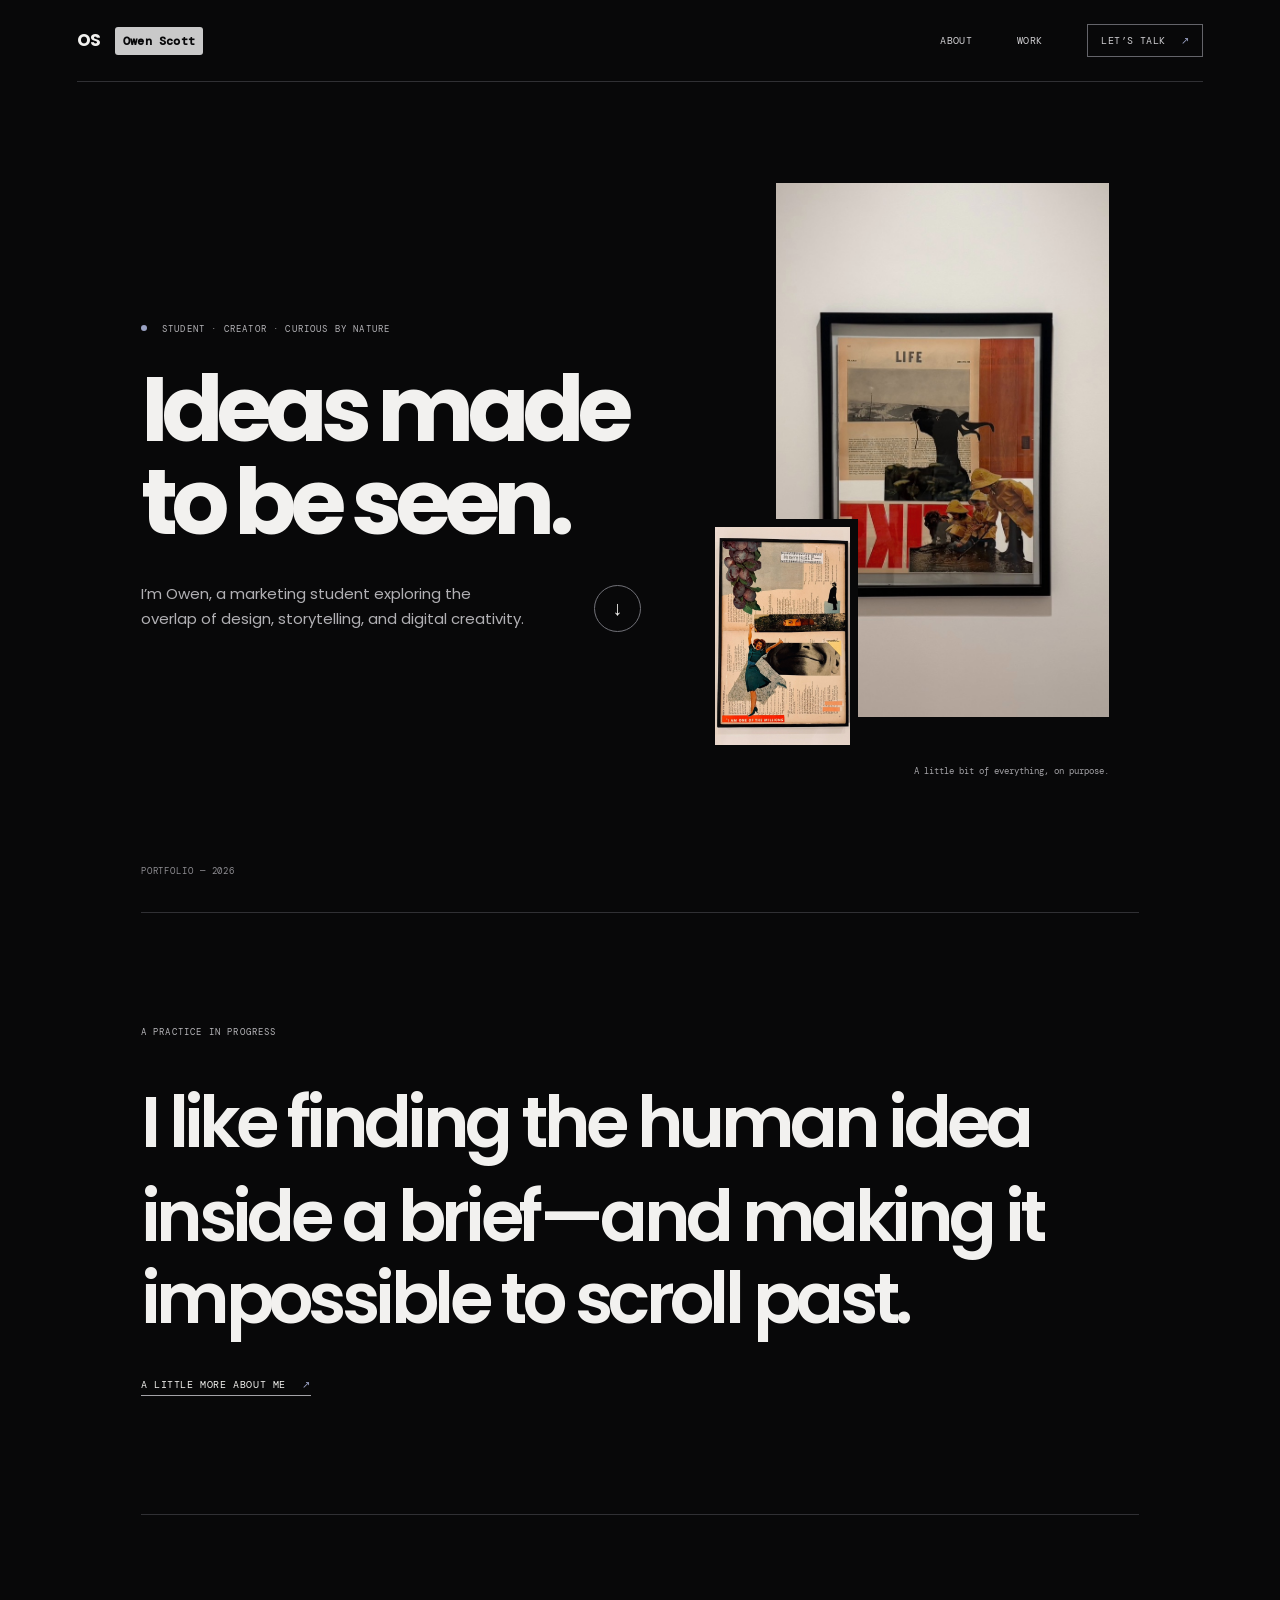
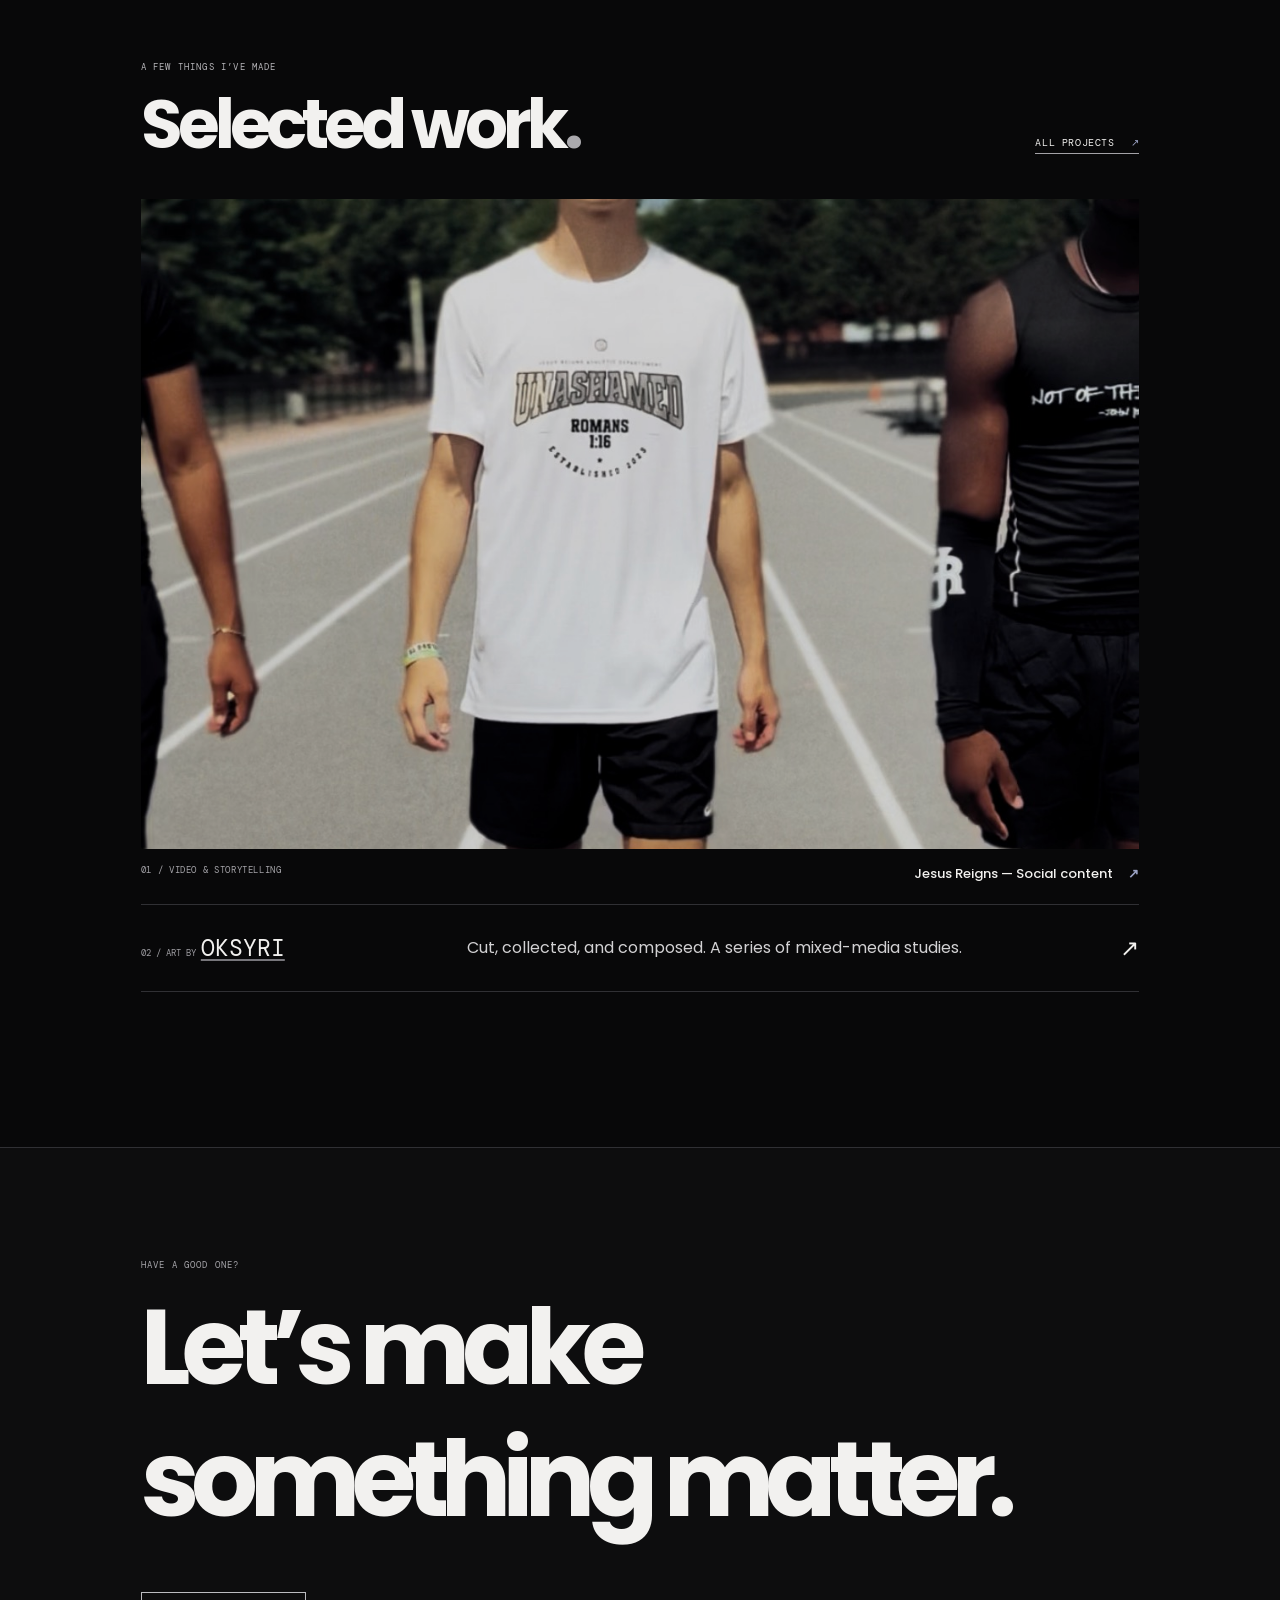
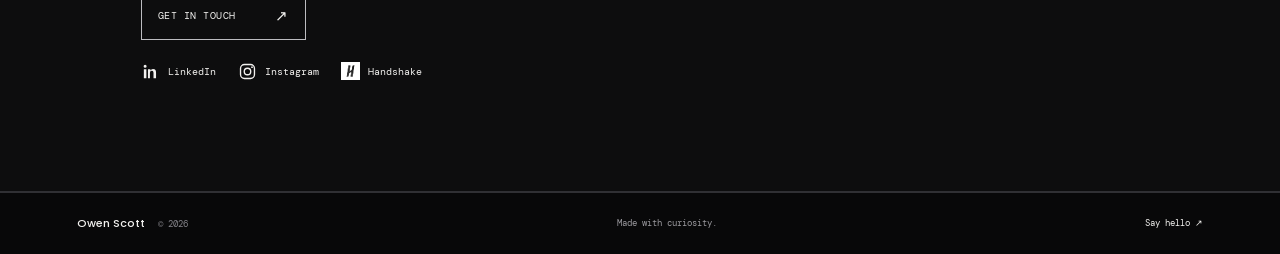
==== index.html @ 70885cbc "Soften active navigation rectangles" ====
<!DOCTYPE html>
<html lang="en">
<head>
    <meta charset="UTF-8">
    <meta name="viewport" content="width=device-width, initial-scale=1.0">
    <meta name="description" content="Owen Scott is a marketing student and creative exploring design, advertising, and digital experiences.">
    <meta name="theme-color" content="#080809">
    <title>Owen Scott — Marketing & Creative</title>
    <link rel="stylesheet" href="style.css?v=nav-active-box-2">
</head>
<body>
    <header class="site-header">
        <nav class="nav-wrap" aria-label="Main navigation">
            <a href="index.html" class="logo" aria-label="Owen Scott home">OS</a>
            <a class="wordmark" href="index.html" aria-current="page">Owen Scott</a>
            <div class="nav-links">
                <a href="about.html">About</a>
                <a href="projects.html">Work</a>
                <a href="contact.html" class="nav-contact">Let’s talk <span aria-hidden="true">↗</span></a>
            </div>
        </nav>
    </header>

    <main>
        <section class="hero home-hero">
            <div class="hero-copy">
                <p class="eyebrow"><span class="status-dot"></span> Student · Creator · Curious by nature</p>
                <h1>Ideas made<br><span>to be seen.</span></h1>
                <div class="hero-bottom">
                    <p>I’m Owen, a marketing student exploring the overlap of design, storytelling, and digital creativity.</p>
                    <a href="projects.html" class="round-link" aria-label="Explore selected work">↓</a>
                </div>
            </div>
            <div class="hero-art" aria-label="A selection of Owen's collage artwork">
                <img class="hero-art-main" src="images/IMG_6422(1).jpeg" alt="Life Like, a colorful mixed-media collage">
                <img class="hero-art-small" src="images/IMG_6421(1).jpeg" alt="Detail from I Am One of the Millions collage">
                <span class="image-caption">A little bit of everything, on purpose.</span>
            </div>
            <div class="hero-index">PORTFOLIO — 2026</div>
        </section>

        <section class="intro-band">
            <p class="eyebrow">A practice in progress</p>
            <p class="intro-statement">I like finding the <em>human idea</em> inside a brief—and making it impossible to scroll past.</p>
            <a href="about.html" class="text-link">A little more about me <span>↗</span></a>
        </section>

        <section class="selected-work section-pad">
            <div class="section-heading">
                <div><p class="eyebrow">A few things I’ve made</p><h2>Selected work<span class="accent">.</span></h2></div>
                <a href="projects.html" class="text-link">All projects <span>↗</span></a>
            </div>
            <a href="projects.html#jesus-reigns" class="feature-project">
                <div class="feature-image"><img src="images/jesus-reigns-1.jpg" alt="Still from a Jesus Reigns social media video"></div>
                <div class="feature-meta"><span>01 / VIDEO & STORYTELLING</span><span>Jesus Reigns — Social content <b>↗</b></span></div>
            </a>
            <div class="work-note"><span>02 / ART BY <a class="social-name" href="https://www.instagram.com/oksyri/" target="_blank" rel="noopener noreferrer">OKSYRI</a></span><p>Cut, collected, and composed. A series of mixed-media studies.</p><a href="projects.html" aria-label="View art by Oksyri">↗</a></div>
        </section>

        <section class="contact-banner">
            <p class="eyebrow">Have a good one?</p>
            <h2>Let’s make<br>something <em>matter.</em></h2>
            <a href="contact.html" class="button button-light">Get in touch <span>↗</span></a>
            <div class="social-links" aria-label="Find me on social media">
                <a href="https://www.linkedin.com/in/owen-scott-19815a441/" target="_blank" rel="noopener noreferrer" aria-label="Owen Scott on LinkedIn"><svg viewBox="0 0 24 24" aria-hidden="true"><path d="M5.2 3.5a1.9 1.9 0 1 1 0 3.8 1.9 1.9 0 0 1 0-3.8ZM3.6 9h3.2v11.4H3.6V9Zm5.2 0h3.1v1.6h.1a3.4 3.4 0 0 1 3.1-1.9c3.3 0 3.9 2.1 3.9 4.8v6.9h-3.2v-6.1c0-1.5 0-3.4-2.1-3.4s-2.4 1.6-2.4 3.3v6.2H8.8V9Z"/></svg><span>LinkedIn</span></a>
                <a href="https://www.instagram.com/oksyri/" target="_blank" rel="noopener noreferrer" aria-label="Owen Scott on Instagram"><svg viewBox="0 0 24 24" aria-hidden="true"><rect x="3.2" y="3.2" width="17.6" height="17.6" rx="5"/><circle cx="12" cy="12" r="4.1"/><circle class="icon-fill" cx="17.7" cy="6.6" r="1.1"/></svg><span>Instagram</span></a><a href="https://app.joinhandshake.com/profiles/w9jh7y" target="_blank" rel="noopener noreferrer" aria-label="Owen Scott on Handshake"><img class="handshake-icon" src="images/handshake-icon.png" alt="" aria-hidden="true"><span>Handshake</span></a>
            </div>
        </section>
    </main>

    <footer class="site-footer"><a href="index.html">Owen Scott <span>© 2026</span></a><span>Made with curiosity.</span><a href="contact.html">Say hello ↗</a></footer>
</body>
</html>
---- style.css ----
@import url('https://fonts.googleapis.com/css2?family=DM+Mono:wght@400;500&family=Poppins:wght@400;500;600;700;800&display=swap');

:root {
    color-scheme: dark;
    --paper: #080809;
    --ink: #f2f1ef;
    --muted: #a4a3a7;
    --line: #303034;
    --acid: #9aa2c3;
    --orange: #9aa2c3;
    --sans: 'Poppins', Arial, sans-serif;
    --display: 'Poppins', Arial, sans-serif;
    --mono: 'DM Mono', monospace;
}

* { box-sizing: border-box; }
html { scroll-behavior: smooth; background: var(--paper); }
body { margin: 0; background: var(--paper); color: var(--ink); font-family: var(--sans); line-height: 1.6; -webkit-font-smoothing: antialiased; }
a { color: inherit; text-decoration: none; }
img, video { max-width: 100%; }
::selection { background: var(--acid); color: #080809; }

.site-header { padding: 0 6vw; background: var(--paper); }
.nav-wrap { height: 82px; max-width: 1440px; margin: 0 auto; display: grid; grid-template-columns: 46px 1fr auto; align-items: center; border-bottom: 1px solid var(--line); }
.logo { font: 700 17px/1 var(--display); letter-spacing: -1px; }
.wordmark { justify-self: start; font: 500 12px var(--mono); letter-spacing: .02em; }
.wordmark[aria-current="page"] { display: inline-block; margin: -6px -8px; padding: 6px 8px; border-radius: 3px; background: rgba(255,255,255,.78); color: #080809; font-weight: 700; text-shadow: none; }
.nav-links { display: flex; align-items: center; gap: clamp(26px, 3.5vw, 50px); color: #d0cfd2; font: 10px var(--mono); letter-spacing: .04em; text-transform: uppercase; }
.nav-links a { transition: color .2s ease; }
.nav-links a:hover { color: var(--acid); }
.nav-links a[aria-current="page"]:not(.nav-contact) { margin: -8px -10px; padding: 8px 10px; border-radius: 3px; background: rgba(255,255,255,.78); color: #080809; font-weight: 700; text-decoration: none; text-shadow: none; }
.nav-contact { border: 1px solid #64646a; padding: 9px 13px; }
.nav-contact:hover { border-color: var(--acid); }
.nav-contact[aria-current="page"] { border: 1.5px solid #fff; color: #fff; text-decoration: none; }
.nav-contact span { margin-left: 9px; color: var(--acid); }

.hero, .page-hero, .section-pad, .intro-band, .values-strip, .contact-card, .contact-aside { width: min(1120px, 78vw); margin-left: auto; margin-right: auto; }
.home-hero { min-height: min(850px, calc(100vh - 82px)); position: relative; display: grid; grid-template-columns: 1.1fr .9fr; align-items: center; gap: 3vw; padding: 95px 0 135px; }
.hero-copy { position: relative; z-index: 1; }
.eyebrow { margin: 0; color: #b6b5b9; font: 9px/1.7 var(--mono); letter-spacing: .13em; text-transform: uppercase; }
.status-dot { display: inline-block; width: 6px; height: 6px; margin-right: 9px; background: var(--acid); border-radius: 50%; vertical-align: 1px; }
h1, h2, h3, p { margin-top: 0; }
.hero h1, .page-hero h1 { margin: 27px 0 31px; font: 700 clamp(46px, 7.1vw, 104px)/1.02 var(--display); letter-spacing: -.075em; }
.hero h1 span { color: var(--ink); font-family: var(--display); font-weight: 700; font-style: normal; letter-spacing: -.075em; }
.hero h1 span { white-space: nowrap; }
.hero-bottom { display: flex; align-items: end; justify-content: space-between; max-width: 500px; gap: 25px; }
.hero-bottom p { max-width: 385px; margin: 0; color: #b1b0b4; font-size: 15px; line-height: 1.7; }
.round-link { display: grid; place-items: center; width: 47px; height: 47px; flex: 0 0 auto; border: 1px solid #717178; border-radius: 50%; color: var(--ink); font-size: 20px; transition: background .2s, color .2s, transform .2s; }
.round-link:hover { color: #080809; background: var(--ink); border-color: var(--ink); transform: translateY(3px); }
.hero-art { height: min(56vw, 600px); min-height: 405px; max-height: 620px; position: relative; }
.hero-art-main { position: absolute; inset: 1% 7% 8% 16%; width: 77%; height: 89%; object-fit: cover; filter: saturate(.82); }
.hero-art-small { position: absolute; left: 0; bottom: 4%; width: 35%; height: 39%; object-fit: cover; border: 8px solid var(--paper); }
.image-caption { position: absolute; right: 7%; bottom: 0; color: var(--muted); font: 9px var(--mono); }
.hero-index { position: absolute; left: 0; bottom: 35px; color: #8e8d92; font: 9px var(--mono); letter-spacing: .1em; }

.intro-band { padding: 112px 0 118px; border-top: 1px solid var(--line); border-bottom: 1px solid var(--line); }
.intro-statement { max-width: 940px; margin: 30px 0; font: 600 clamp(38px, 5.5vw, 74px)/1.16 var(--display); letter-spacing: -.065em; }
.intro-statement em { color: var(--ink); font: 600 1em var(--display); letter-spacing: inherit; }
.text-link { display: inline-flex; align-items: center; gap: 16px; padding-bottom: 4px; border-bottom: 1px solid #a3a2a7; color: var(--ink); font: 10px var(--mono); text-transform: uppercase; letter-spacing: .06em; }
.text-link span { color: var(--acid); transition: transform .2s; }
.text-link:hover span { transform: translate(3px, -3px); }
.section-pad { padding-top: 145px; padding-bottom: 155px; }
.section-heading { display: flex; align-items: end; justify-content: space-between; gap: 25px; margin-bottom: 36px; }
.section-heading h2, .about-copy h2 { margin: 13px 0 0; font: 700 clamp(42px, 5.3vw, 74px)/1.1 var(--display); letter-spacing: -.075em; }
.accent { color: #aaa9ad; }
.section-heading > .text-link { margin-bottom: 9px; }
.feature-project { display: block; }
.feature-image { position: relative; overflow: hidden; height: clamp(290px, 55vw, 650px); background: #151518; }
.feature-image img { display: block; width: 100%; height: 100%; object-fit: cover; filter: saturate(.8) brightness(.84); transition: transform .6s cubic-bezier(.2,.7,.2,1), filter .4s; }
.feature-project:hover .feature-image img { transform: scale(1.018); filter: saturate(1) brightness(1); }
.feature-meta { display: flex; justify-content: space-between; gap: 20px; padding: 15px 0 20px; border-bottom: 1px solid var(--line); color: #a5a4a9; font: 9px var(--mono); letter-spacing: .07em; }
.feature-meta span:last-child { color: var(--ink); font: 500 13px var(--sans); letter-spacing: 0; }
.feature-meta b { color: var(--acid); margin-left: 12px; }
.work-note { display: grid; grid-template-columns: 1fr 2fr 40px; align-items: center; gap: 20px; padding: 25px 0; border-bottom: 1px solid var(--line); }
.work-note span { color: #9d9ca1; font: 9px var(--mono); }
.work-note .social-name { color: var(--ink); text-decoration: underline; text-decoration-color: #77767b; text-underline-offset: 3px; }
.instagram-name { color: var(--ink); text-decoration: underline; text-decoration-color: #77767b; text-decoration-thickness: 1px; text-underline-offset: .14em; transition: opacity .2s; }
.instagram-name:hover { opacity: .7; }
.work-note p { margin: 0; color: #d2d1d3; font-size: 16px; }
.work-note a { justify-self: end; color: var(--ink); font-size: 23px; }

.contact-banner { overflow: hidden; position: relative; padding: 110px max(11vw, calc((100vw - 1120px)/2)); border-top: 1px solid var(--line); border-bottom: 1px solid var(--line); background: #0d0d0e; color: var(--ink); }
.contact-banner h2 { position: relative; z-index: 1; margin: 20px 0 34px; font: 700 clamp(60px, 8.2vw, 112px)/1.02 var(--display); letter-spacing: -.08em; }
.contact-banner h2 em { color: var(--ink); font: 700 1em var(--display); letter-spacing: inherit; }
.contact-banner .eyebrow { color: #a6a5aa; }
.button { display: inline-flex; justify-content: space-between; align-items: center; gap: 35px; min-width: 165px; padding: 13px 16px; border: 1px solid #bcbcc0; border-radius: 0; font: 10px var(--mono); text-transform: uppercase; letter-spacing: .05em; transition: background .2s, color .2s, transform .2s; }
.button:hover { transform: translateY(-2px); }
.button-light { background: transparent; color: var(--ink); }
.button-light:hover { background: var(--ink); color: #080809; }
.button span { color: inherit; font-size: 15px; }
.banner-spark { display: none; }
.social-links { position: relative; z-index: 1; display: flex; align-items: center; gap: 22px; margin-top: 22px; }
.social-links a { display: inline-flex; align-items: center; gap: 8px; color: var(--ink); font: 10px var(--mono); transition: color .2s; }
.social-links a:hover { color: var(--acid); }
.social-links svg { display: block; width: 19px; height: 19px; fill: currentColor; }
.social-links a:nth-child(2) svg { fill: none; stroke: currentColor; stroke-width: 1.7; }
.social-links .icon-fill { fill: currentColor; stroke: none; }
.social-links .handshake-icon { display: block; width: 19px; height: 19px; object-fit: contain; filter: grayscale(1) brightness(1.2) contrast(1.1); }
.social-links a:focus-visible { outline: 2px solid var(--acid); outline-offset: 4px; }
.site-footer { display: flex; justify-content: space-between; align-items: center; gap: 20px; padding: 22px 6vw; border-top: 1px solid var(--line); color: #9b9a9f; font: 9px var(--mono); }
.site-footer a:first-child { color: var(--ink); font: 500 11px var(--display); }
.site-footer a span { margin-left: 10px; color: #85848a; font: 9px var(--mono); }
.site-footer a:last-child { color: var(--ink); }
.site-footer a:hover { color: var(--acid); }

.page-hero { padding-top: clamp(105px, 14vw, 185px); padding-bottom: 105px; }
.page-hero h1 { margin-bottom: 34px; font-size: clamp(56px, 8vw, 112px); }
.page-hero h1 em { color: var(--ink); font: 700 1em var(--display); letter-spacing: inherit; }
.page-lede { max-width: 570px; margin: 0; color: #b6b5b9; font-size: clamp(16px, 1.7vw, 20px); line-height: 1.7; }
.about-hero { display: grid; grid-template-columns: 1fr 1fr; align-items: center; gap: clamp(10px, 4vw, 58px); min-height: min(760px, calc(100vh - 82px)); padding-top: 78px; padding-bottom: 90px; }
.about-hero-copy { position: relative; z-index: 1; }
.about-hero h1 { margin: 22px 0 25px; font-size: clamp(68px, 9vw, 126px); }
.about-hero .page-lede { max-width: 430px; font-size: clamp(15px, 1.45vw, 18px); }
.about-scroll { display: inline-flex; gap: 16px; align-items: center; margin-top: 34px; padding-bottom: 7px; border-bottom: 1px solid #77767b; color: var(--ink); font: 9px var(--mono); letter-spacing: .17em; text-transform: uppercase; }
.about-scroll span { color: var(--acid); font-size: 15px; }
.about-portrait { position: relative; align-self: end; display: flex; justify-content: center; align-items: end; width: 100%; height: auto; min-height: 0; aspect-ratio: 1024 / 1536; overflow: hidden; }
.about-portrait::after { content: ''; position: absolute; z-index: 2; inset: 0; pointer-events: none; background: radial-gradient(ellipse 29% 23% at 38% 19%, rgba(8,8,9,.64) 0%, rgba(8,8,9,.42) 46%, rgba(8,8,9,.08) 82%, transparent 100%), radial-gradient(ellipse 42% 23% at 16% 43%, rgba(8,8,9,.48) 0%, rgba(8,8,9,.30) 48%, transparent 100%), radial-gradient(ellipse 44% 28% at 19% 77%, rgba(8,8,9,.52) 0%, rgba(8,8,9,.32) 48%, transparent 100%), radial-gradient(ellipse 68% 74% at 0% 47%, rgba(8,8,9,.58) 0%, rgba(8,8,9,.38) 24%, rgba(8,8,9,.12) 52%, transparent 76%), linear-gradient(to bottom, transparent 0%, transparent 78%, rgba(8,8,9,.16) 88%, var(--paper) 100%); }
.about-portrait img { position: relative; z-index: 1; display: block; width: 100%; height: 100%; max-height: 670px; object-fit: contain; object-position: center top; filter: brightness(.82) saturate(.78) contrast(1.06); }
.about-grid { display: grid; grid-template-columns: .95fr 1fr; gap: clamp(45px, 9vw, 125px); align-items: center; border-top: 1px solid var(--line); }
.about-image { position: relative; padding: 0 0 25px 25px; }
.about-image::before { content: ''; position: absolute; z-index: 0; inset: 25px 25px 0 0; background: #171719; }
.about-image img { position: relative; z-index: 1; display: block; width: 100%; aspect-ratio: .88; object-fit: cover; filter: saturate(.72); }
.about-art-zoom { display: block; width: 100%; padding: 0; border: 0; background: transparent; text-align: left; }
.about-art-zoom img { cursor: zoom-in; }
.about-art-zoom .zoom-icon { z-index: 2; right: 10px; bottom: 10px; }
.about-art-zoom:hover .zoom-icon, .about-art-zoom:focus-visible .zoom-icon { opacity: 1; }
.about-art-zoom:focus-visible { outline: 2px solid var(--acid); outline-offset: 4px; }
.about-image > span { position: absolute; z-index: 2; bottom: 0; right: 0; color: #a09fa4; font: 8px var(--mono); }
.about-copy h2 { margin: 18px 0 30px; font-size: clamp(42px, 5.3vw, 74px); }
.about-copy > p:not(.eyebrow) { max-width: 520px; color: #aaa9ad; font-size: 15px; }
.about-copy .text-link { margin-top: 13px; }
.values-strip { display: grid; grid-template-columns: 1fr 3fr; align-items: baseline; gap: 20px; padding: 23px 0; border-top: 1px solid var(--line); border-bottom: 1px solid var(--line); }
.values-strip > span { color: #a4a3a7; font: 9px var(--mono); }
.values-strip p { margin: 0; color: #dedde0; font-size: 14px; }
.values-strip b { margin: 0 12px; color: var(--acid); }
.compact-banner { padding-top: 105px; padding-bottom: 105px; }

.work-hero { padding-bottom: 100px; }
.work-hero .page-lede { max-width: 630px; }
.project-section { border-top: 1px solid var(--line); padding-top: 100px; }
.section-count { padding-bottom: 7px; color: #9e9da2; font: 9px var(--mono); letter-spacing: .08em; }
.art-gallery { display: grid; grid-template-columns: repeat(12, minmax(0, 1fr)); gap: 62px 22px; align-items: start; }
.art-piece { grid-column: span 5; }
.art-piece:nth-child(2), .art-piece:nth-child(4) { grid-column: span 6; margin-top: 75px; }
.art-piece:nth-child(3) { grid-column: 2 / span 5; }
.art-piece-last { grid-column: 8 / span 5; }
.art-image { position: relative; display: grid; place-items: center; min-height: 330px; padding: 22px; background: #111113; }
.art-piece-tall .art-image { min-height: 420px; }
.art-zoom { position: relative; display: grid; place-items: center; width: 100%; padding: 0; border: 0; background: transparent; cursor: zoom-in; }
.art-image img { display: block; max-width: 100%; width: 100%; max-height: 470px; object-fit: contain; mix-blend-mode: normal; transition: transform .25s ease; }
.art-zoom:hover img { transform: scale(1.025); }
.zoom-icon { position: absolute; right: 0; bottom: 0; display: grid; place-items: center; width: 32px; height: 32px; border: 1px solid #aaa9ad; background: #080809; color: var(--ink); font-size: 17px; opacity: 0; transition: opacity .2s; }
.art-zoom:hover .zoom-icon, .art-zoom:focus-visible .zoom-icon { opacity: 1; }
.art-zoom:focus-visible { outline: 2px solid var(--acid); outline-offset: 4px; }
.art-lightbox { position: fixed; inset: 0; width: min(92vw, 1100px); max-width: none; max-height: 92vh; padding: 52px 30px 24px; border: 1px solid var(--line); background: #0d0d10; color: var(--ink); box-shadow: 0 20px 80px #000b; }
.art-lightbox::backdrop { background: #000e; backdrop-filter: blur(5px); }
.art-lightbox > img { display: block; width: 100%; height: min(76vh, 820px); object-fit: contain; }
.lightbox-close { position: absolute; top: 10px; right: 14px; width: 36px; height: 36px; border: 1px solid #626168; border-radius: 50%; background: transparent; color: var(--ink); font-size: 25px; line-height: 1; cursor: pointer; }
.lightbox-close:hover { border-color: #aaa9ad; color: var(--ink); }
.lightbox-caption { margin: 16px 0 0; color: #c8c7cb; text-align: center; font: 10px var(--mono); }
.art-image > span { position: absolute; left: 13px; top: 12px; color: #aaa9ad; font: 9px var(--mono); }
.art-piece h3 { margin: 16px 0 4px; font: 500 18px var(--display); letter-spacing: -.04em; }
.art-piece > p { max-width: 430px; margin: 0; color: #a6a5aa; font-size: 12px; }
.video-section { border-top: 1px solid var(--line); }
.video-intro { display: grid; grid-template-columns: 1.4fr .6fr; gap: 40px; max-width: 900px; margin: -12px 0 35px; }
.video-intro > p:first-child { max-width: 620px; margin: 0; color: #b7b6ba; font-size: 15px; }
.role-label { margin: 0; color: #a5a4a9; font: 10px/1.9 var(--mono); }
.role-label strong { color: var(--ink); font-size: 9px; font-weight: 400; letter-spacing: .08em; }
.video-gallery { display: grid; grid-template-columns: repeat(3, minmax(0, 1fr)); gap: 18px; }
.video-item { min-width: 0; margin: 0; }
.video-item video { display: block; width: 100%; aspect-ratio: 9/16; object-fit: cover; background: #111114; }

.contact-page { min-height: calc(100vh - 150px); padding-bottom: 70px; }
.contact-hero { padding-bottom: 47px; }
.contact-hero .page-lede { max-width: 545px; }
.contact-card { padding: 30px 0; border-top: 1px solid var(--line); border-bottom: 1px solid var(--line); }
.contact-card-label { color: #a3a2a7; font: 9px var(--mono); letter-spacing: .1em; }
.email-link { display: flex; align-items: center; justify-content: space-between; gap: 15px; width: min(720px, 100%); margin: 15px 0 5px; font: 500 clamp(27px, 5vw, 62px)/1.1 var(--display); letter-spacing: -.06em; }
.email-link span { color: var(--acid); font: 24px var(--sans); }
.contact-card > p, .contact-aside { color: #a7a6aa; font-size: 12px; }
.contact-card > p { margin: 0; }
.contact-aside { margin-top: 17px; }

.contact-form { display: grid; gap: 9px; max-width: 700px; margin: 21px 0 0; }
.contact-form label { margin-top: 9px; color: var(--ink); font: 9px var(--mono); letter-spacing: .08em; text-transform: uppercase; }
.contact-form input, .contact-form textarea { width: 100%; padding: 13px 14px; border: 1px solid #3c3b40; border-radius: 0; background: #101013; color: var(--ink); font: 15px var(--sans); }
.contact-form input:focus, .contact-form textarea:focus { outline: 2px solid #aaa9ad; outline-offset: 2px; }
.contact-form textarea { min-height: 150px; resize: vertical; }
.contact-form button { margin-top: 12px; border: 0; cursor: pointer; }
.contact-form button:disabled { cursor: wait; opacity: .65; }
.contact-form .contact-status { min-height: 1.6em; margin: 4px 0 0; color: var(--ink); font-size: 13px; }
.contact-privacy { max-width: 700px; margin: 16px 0 0; color: #9d9ca1; font-size: 11px; }
.contact-direct { margin: 18px 0 0; color: #b4b3b7; font-size: 12px; }
.contact-direct a { color: var(--ink); text-decoration: underline; text-decoration-color: #aaa9ad; text-underline-offset: 3px; }
.contact-social-links { margin-top: 24px; }
.contact-social-links a { color: var(--ink); }
.contact-social-links a:focus-visible { outline-color: #aaa9ad; }
.form-honeypot { position: absolute; left: -10000px; width: 1px; height: 1px; overflow: hidden; }

@media (min-width: 1500px) { .contact-banner { padding-left: calc((100vw - 1180px)/2); padding-right: calc((100vw - 1180px)/2); } }
@media (max-width: 800px) {
    .site-header { padding: 0 6vw; }
    .nav-wrap { height: 74px; grid-template-columns: 42px 1fr auto; }
    .hero, .page-hero, .section-pad, .intro-band, .values-strip, .contact-card, .contact-aside { width: 88vw; }
    .home-hero { min-height: auto; grid-template-columns: 1.1fr .9fr; gap: 2vw; padding: 100px 0 105px; }
    .hero h1 { font-size: clamp(46px, 7.4vw, 72px); }
    .hero-art { min-height: 350px; height: 53vw; }
    .hero-bottom p { font-size: 14px; }
    .round-link { width: 42px; height: 42px; }
    .section-pad { padding-top: 105px; padding-bottom: 115px; }
    .art-gallery { gap: 42px 15px; }
    .art-piece { grid-column: span 6; }
    .art-piece:nth-child(2), .art-piece:nth-child(4) { grid-column: span 6; margin-top: 45px; }
    .art-piece:nth-child(3) { grid-column: 1 / span 6; }
    .art-piece-last { grid-column: 7 / span 6; }
    .art-image, .art-piece-tall .art-image { min-height: 300px; padding: 14px; }
    .about-grid { gap: 35px; }
    .about-hero { min-height: 650px; }
}
@media (max-width: 560px) {
    .site-header { padding: 0 6vw; }
    .nav-wrap { height: 72px; grid-template-columns: 35px 1fr auto; }
    .wordmark { font-size: 11px; }
    .nav-links { gap: 16px; font-size: 9px; }
    .nav-links a[aria-current="page"]:not(.nav-contact) { margin: -6px -7px; padding: 6px 7px; }
    .nav-contact { padding: 8px 9px; }
    .nav-contact span { margin-left: 3px; }
    .home-hero { display: flex; flex-direction: column; align-items: stretch; gap: 38px; padding: 68px 0 70px; }
    .hero h1 { margin: 20px 0 22px; font-size: clamp(48px, 13vw, 70px); }
    .hero-bottom { align-items: center; }
    .hero-bottom p { max-width: 300px; font-size: 14px; }
    .hero-art { min-height: 340px; height: 95vw; max-height: 450px; }
    .hero-art-main { inset: 0 5% 9% 17%; width: 78%; height: 88%; }
    .hero-art-small { width: 34%; height: 39%; }
    .image-caption { right: 4%; font-size: 8px; }
    .hero-index { bottom: 10px; }
    .intro-band { padding: 82px 0 86px; }
    .intro-statement { font-size: clamp(36px, 8.5vw, 52px); }
    .section-heading { align-items: start; flex-direction: column; margin-bottom: 25px; }
    .section-heading h2 { font-size: 45px; }
    .section-heading > .text-link { margin: 0; }
    .feature-image { height: 76vw; }
    .feature-meta { flex-direction: column; gap: 7px; }
    .work-note { grid-template-columns: 1fr 30px; gap: 7px 14px; }
    .work-note span { grid-column: 1; }
    .work-note p { grid-column: 1; font-size: 14px; }
    .work-note a { grid-column: 2; grid-row: 1 / span 2; }
    .contact-banner { padding: 78px 6vw 82px; }
    .contact-banner h2 { font-size: clamp(56px, 14vw, 80px); }
    .site-footer { display: grid; grid-template-columns: 1fr auto; padding: 19px 6vw; font-size: 8px; }
    .site-footer > span { grid-column: 1; grid-row: 2; }
    .site-footer a:last-child { grid-column: 2; grid-row: 1 / span 2; }
    .page-hero { padding-top: 90px; padding-bottom: 72px; }
    .page-hero h1 { font-size: clamp(56px, 13.5vw, 86px); margin: 22px 0 28px; }
    .page-lede { font-size: 16px; }
    .about-hero { display: flex; flex-direction: column; align-items: stretch; gap: 18px; min-height: auto; padding-top: 75px; padding-bottom: 40px; }
    .about-hero h1 { font-size: clamp(66px, 18vw, 100px); }
    .about-portrait { align-self: stretch; min-height: 0; height: min(105vw, 510px); max-height: 510px; margin: -8px -3vw 0; aspect-ratio: auto; }
    .about-portrait img { object-position: center top; }
    .about-grid { grid-template-columns: 1fr; gap: 40px; }
    .about-image { max-width: 430px; }
    .about-copy h2 { font-size: 48px; }
    .values-strip { grid-template-columns: 1fr; gap: 8px; }
    .values-strip p { line-height: 2; }
    .values-strip b { margin: 0 5px; }
    .compact-banner { padding-top: 76px; padding-bottom: 78px; }
    .project-section { padding-top: 72px; }
    .section-count { margin-top: -15px; }
    .art-gallery { grid-template-columns: 1fr 1fr; gap: 33px 12px; }
    .art-piece, .art-piece:nth-child(2), .art-piece:nth-child(3), .art-piece:nth-child(4), .art-piece-last { grid-column: auto; margin-top: 0; }
    .art-piece:nth-child(even) { margin-top: 32px; }
    .art-image, .art-piece-tall .art-image { min-height: 240px; padding: 10px; }
    .art-image img { max-height: 340px; }
    .art-lightbox { width: 94vw; padding: 46px 14px 18px; }
    .art-lightbox > img { height: 76vh; }
    .zoom-icon { width: 28px; height: 28px; opacity: 1; font-size: 14px; }
    .art-piece h3 { font-size: 16px; }
    .art-piece > p { font-size: 11px; }
    .video-intro { grid-template-columns: 1fr; gap: 20px; margin-top: -5px; }
    .video-gallery { grid-template-columns: 1fr; gap: 30px; }
    .video-item { width: min(100%, 350px); margin: 0 auto; }
    .contact-page { min-height: calc(100vh - 142px); }
    .contact-card { padding: 22px 0; }
    .email-link { font-size: clamp(26px, 7.2vw, 40px); }
    .contact-aside { font-size: 12px; }
}
@media (prefers-reduced-motion: reduce) {
    html { scroll-behavior: auto; }
    *, *::before, *::after { transition-duration: .01ms !important; animation-duration: .01ms !important; animation-iteration-count: 1 !important; }
}
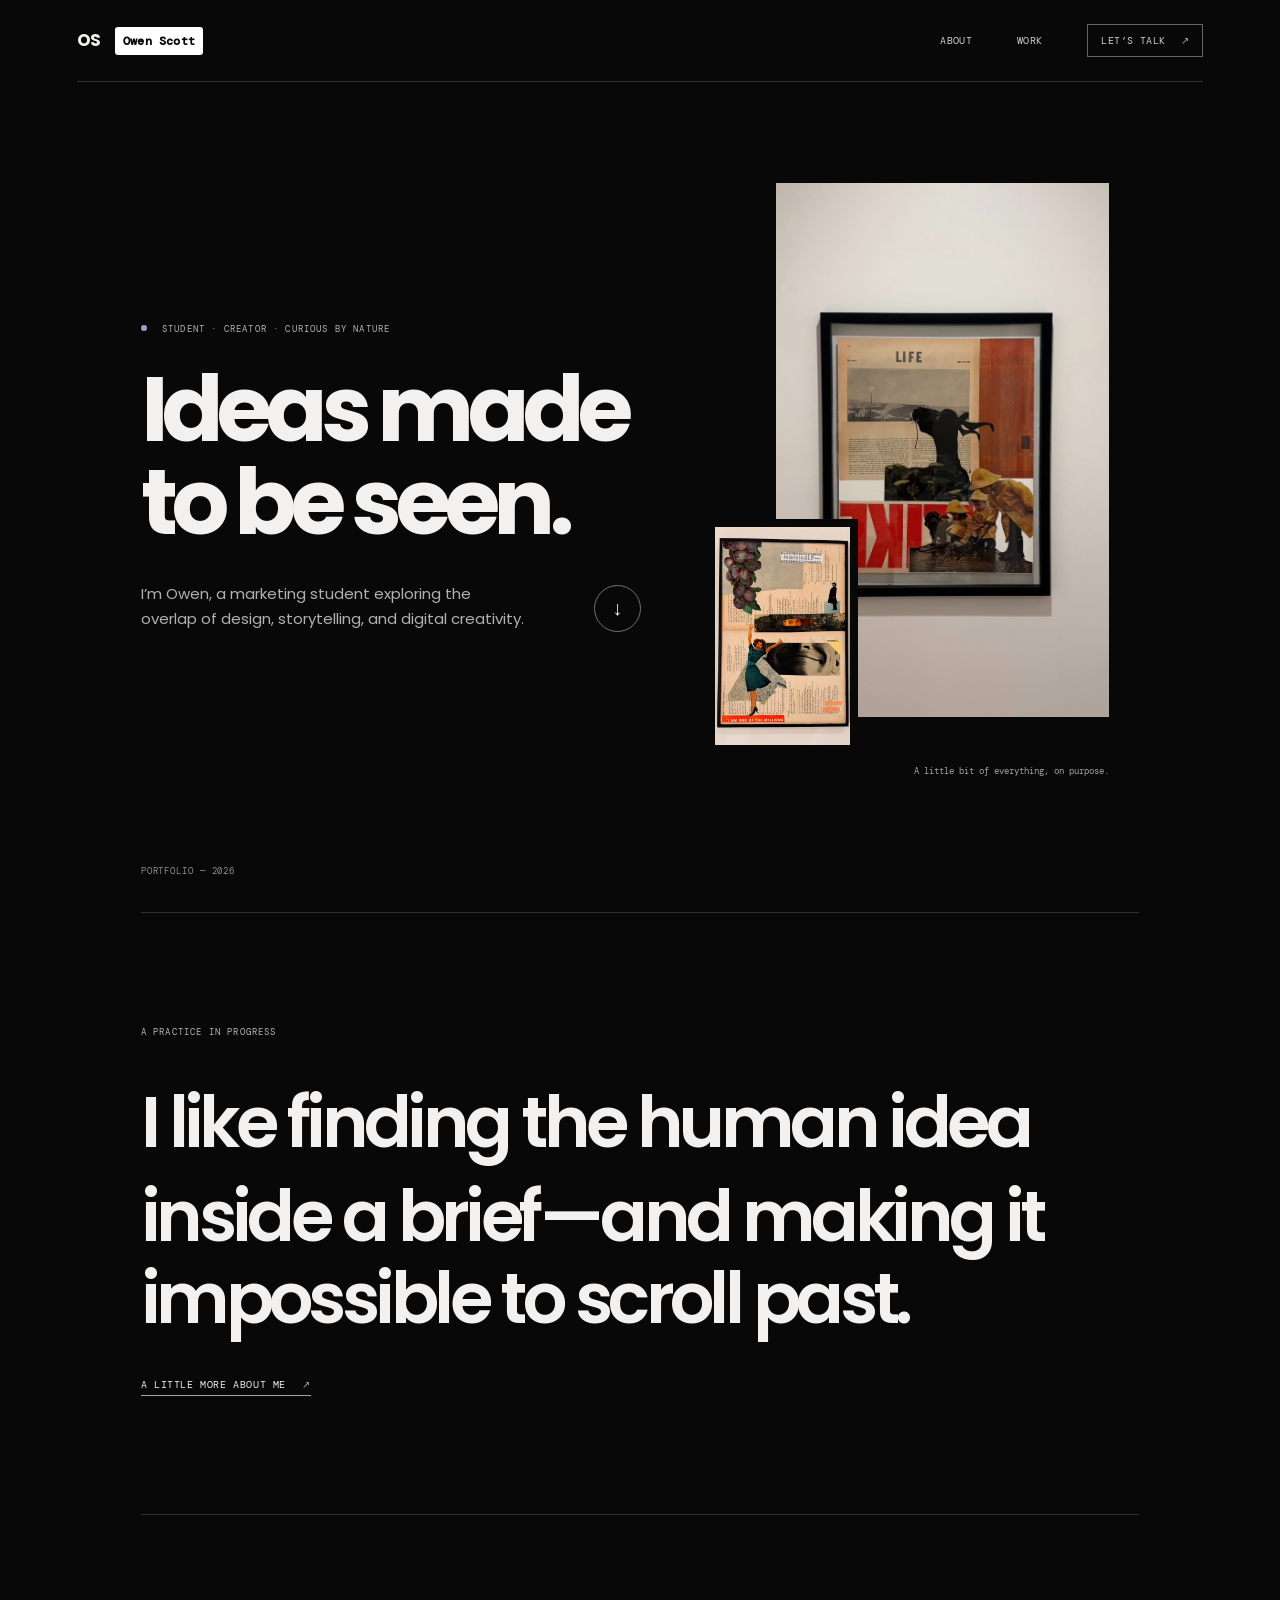
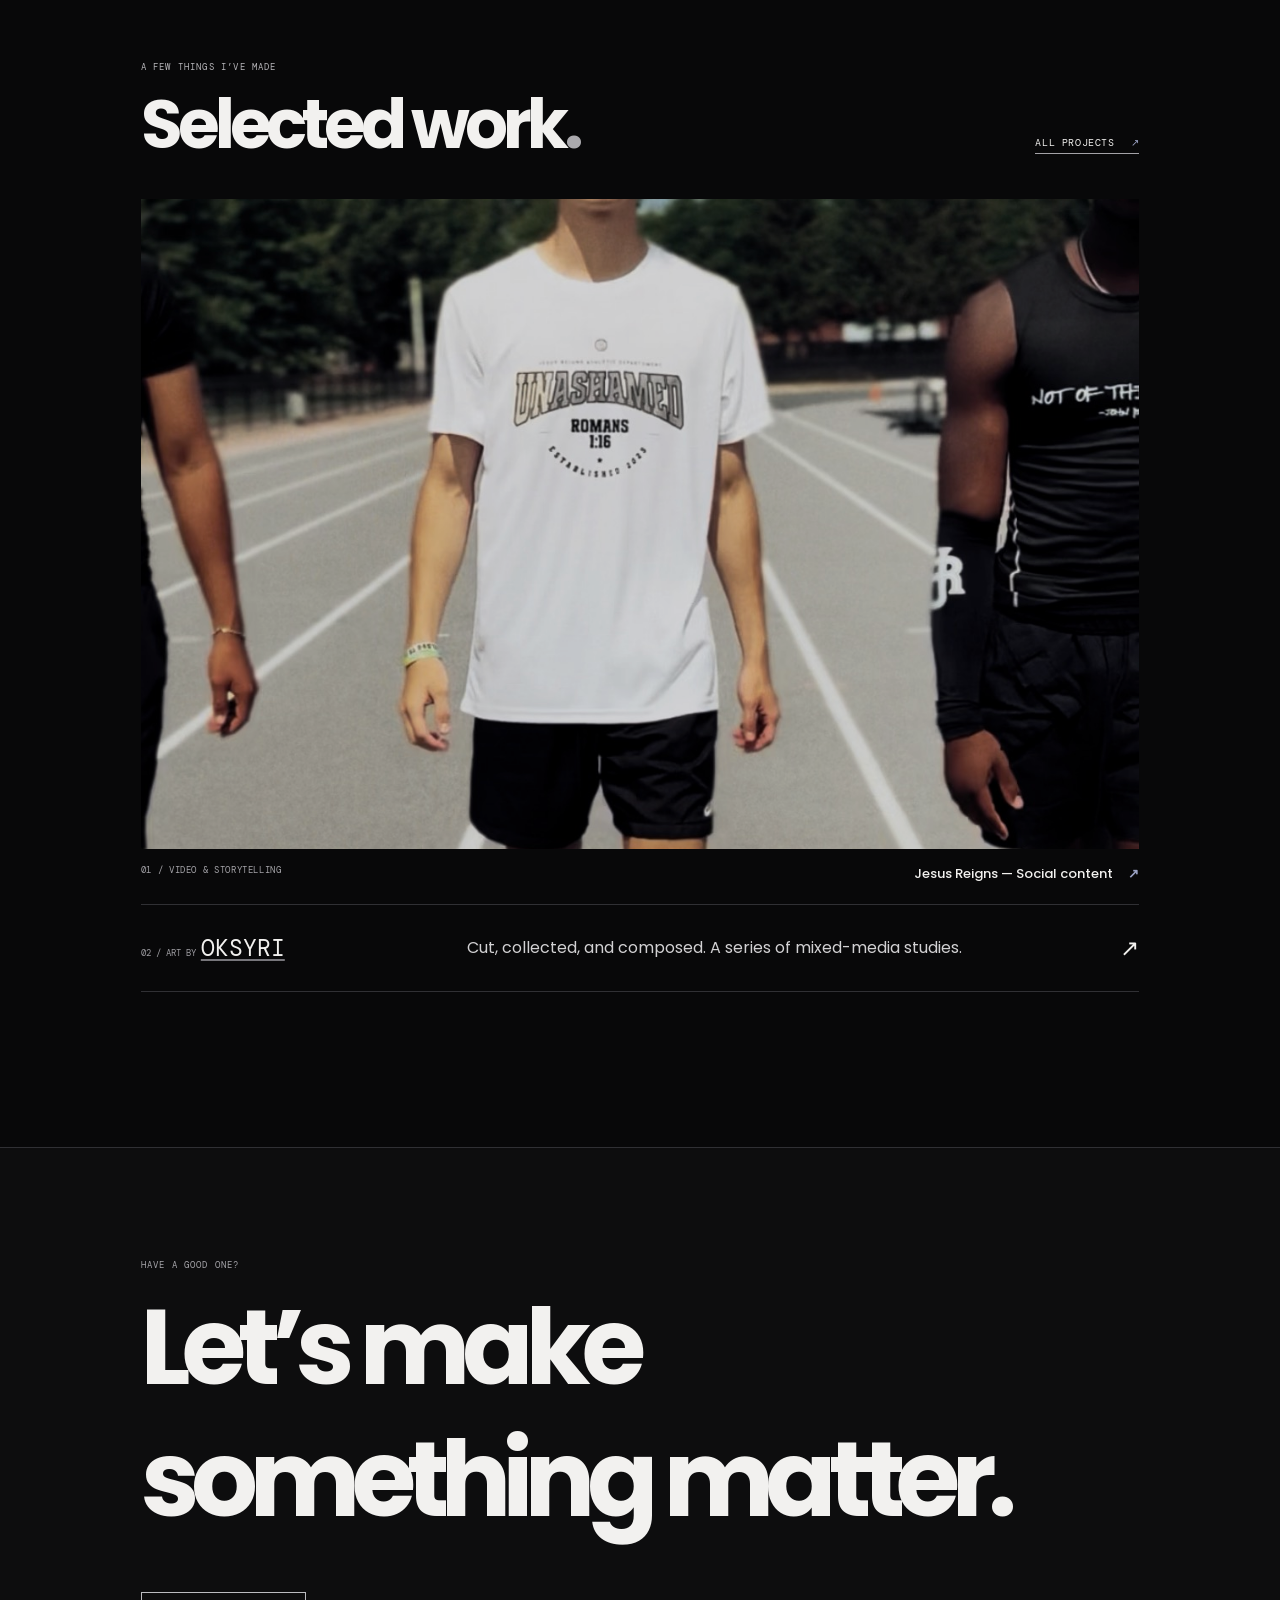
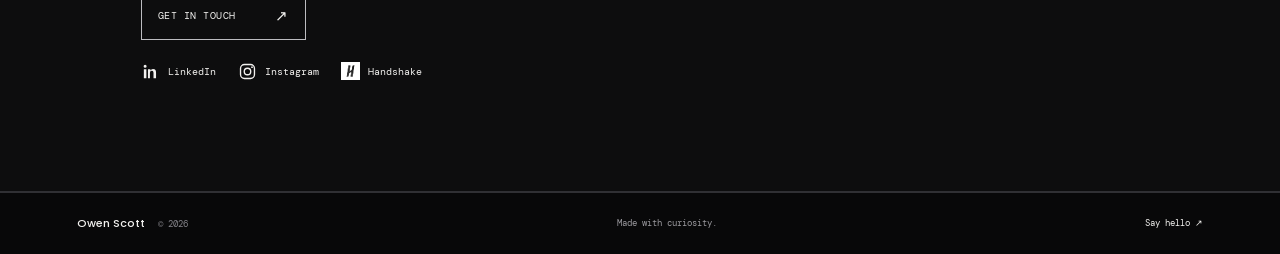
==== commit 8d8d71d0: "Restore pure white active navigation blocks" ====
--- a/index.html
+++ b/index.html
@@ -6,7 +6,7 @@
     <meta name="description" content="Owen Scott is a marketing student and creative exploring design, advertising, and digital experiences.">
     <meta name="theme-color" content="#080809">
     <title>Owen Scott — Marketing & Creative</title>
-    <link rel="stylesheet" href="style.css?v=nav-active-box-2">
+    <link rel="stylesheet" href="style.css?v=nav-active-box-3">
 </head>
 <body>
     <header class="site-header">
--- a/style.css
+++ b/style.css
@@ -24,11 +24,11 @@
 .nav-wrap { height: 82px; max-width: 1440px; margin: 0 auto; display: grid; grid-template-columns: 46px 1fr auto; align-items: center; border-bottom: 1px solid var(--line); }
 .logo { font: 700 17px/1 var(--display); letter-spacing: -1px; }
 .wordmark { justify-self: start; font: 500 12px var(--mono); letter-spacing: .02em; }
-.wordmark[aria-current="page"] { display: inline-block; margin: -6px -8px; padding: 6px 8px; border-radius: 3px; background: rgba(255,255,255,.78); color: #080809; font-weight: 700; text-shadow: none; }
+.wordmark[aria-current="page"] { display: inline-block; margin: -6px -8px; padding: 6px 8px; border-radius: 3px; background: #fff; color: #080809; font-weight: 700; text-shadow: none; }
 .nav-links { display: flex; align-items: center; gap: clamp(26px, 3.5vw, 50px); color: #d0cfd2; font: 10px var(--mono); letter-spacing: .04em; text-transform: uppercase; }
 .nav-links a { transition: color .2s ease; }
 .nav-links a:hover { color: var(--acid); }
-.nav-links a[aria-current="page"]:not(.nav-contact) { margin: -8px -10px; padding: 8px 10px; border-radius: 3px; background: rgba(255,255,255,.78); color: #080809; font-weight: 700; text-decoration: none; text-shadow: none; }
+.nav-links a[aria-current="page"]:not(.nav-contact) { margin: -8px -10px; padding: 8px 10px; border-radius: 3px; background: #fff; color: #080809; font-weight: 700; text-decoration: none; text-shadow: none; }
 .nav-contact { border: 1px solid #64646a; padding: 9px 13px; }
 .nav-contact:hover { border-color: var(--acid); }
 .nav-contact[aria-current="page"] { border: 1.5px solid #fff; color: #fff; text-decoration: none; }
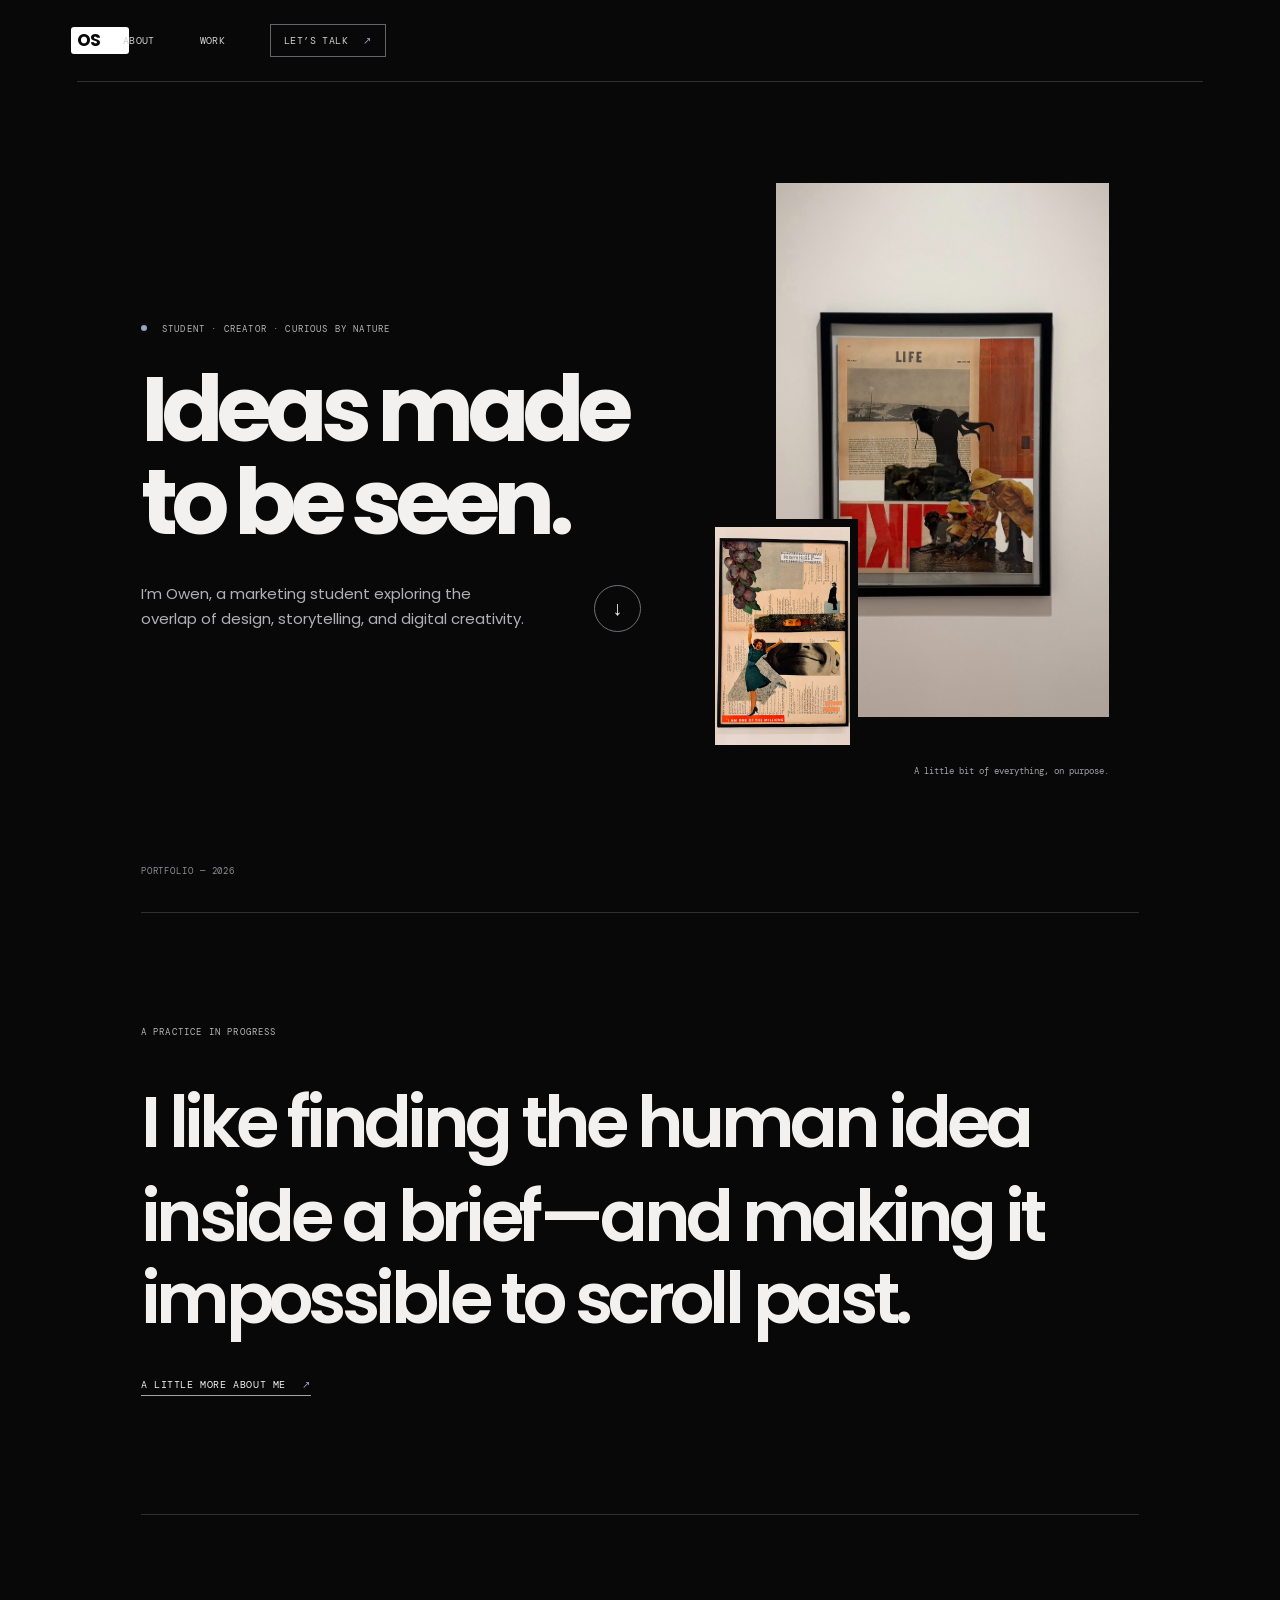
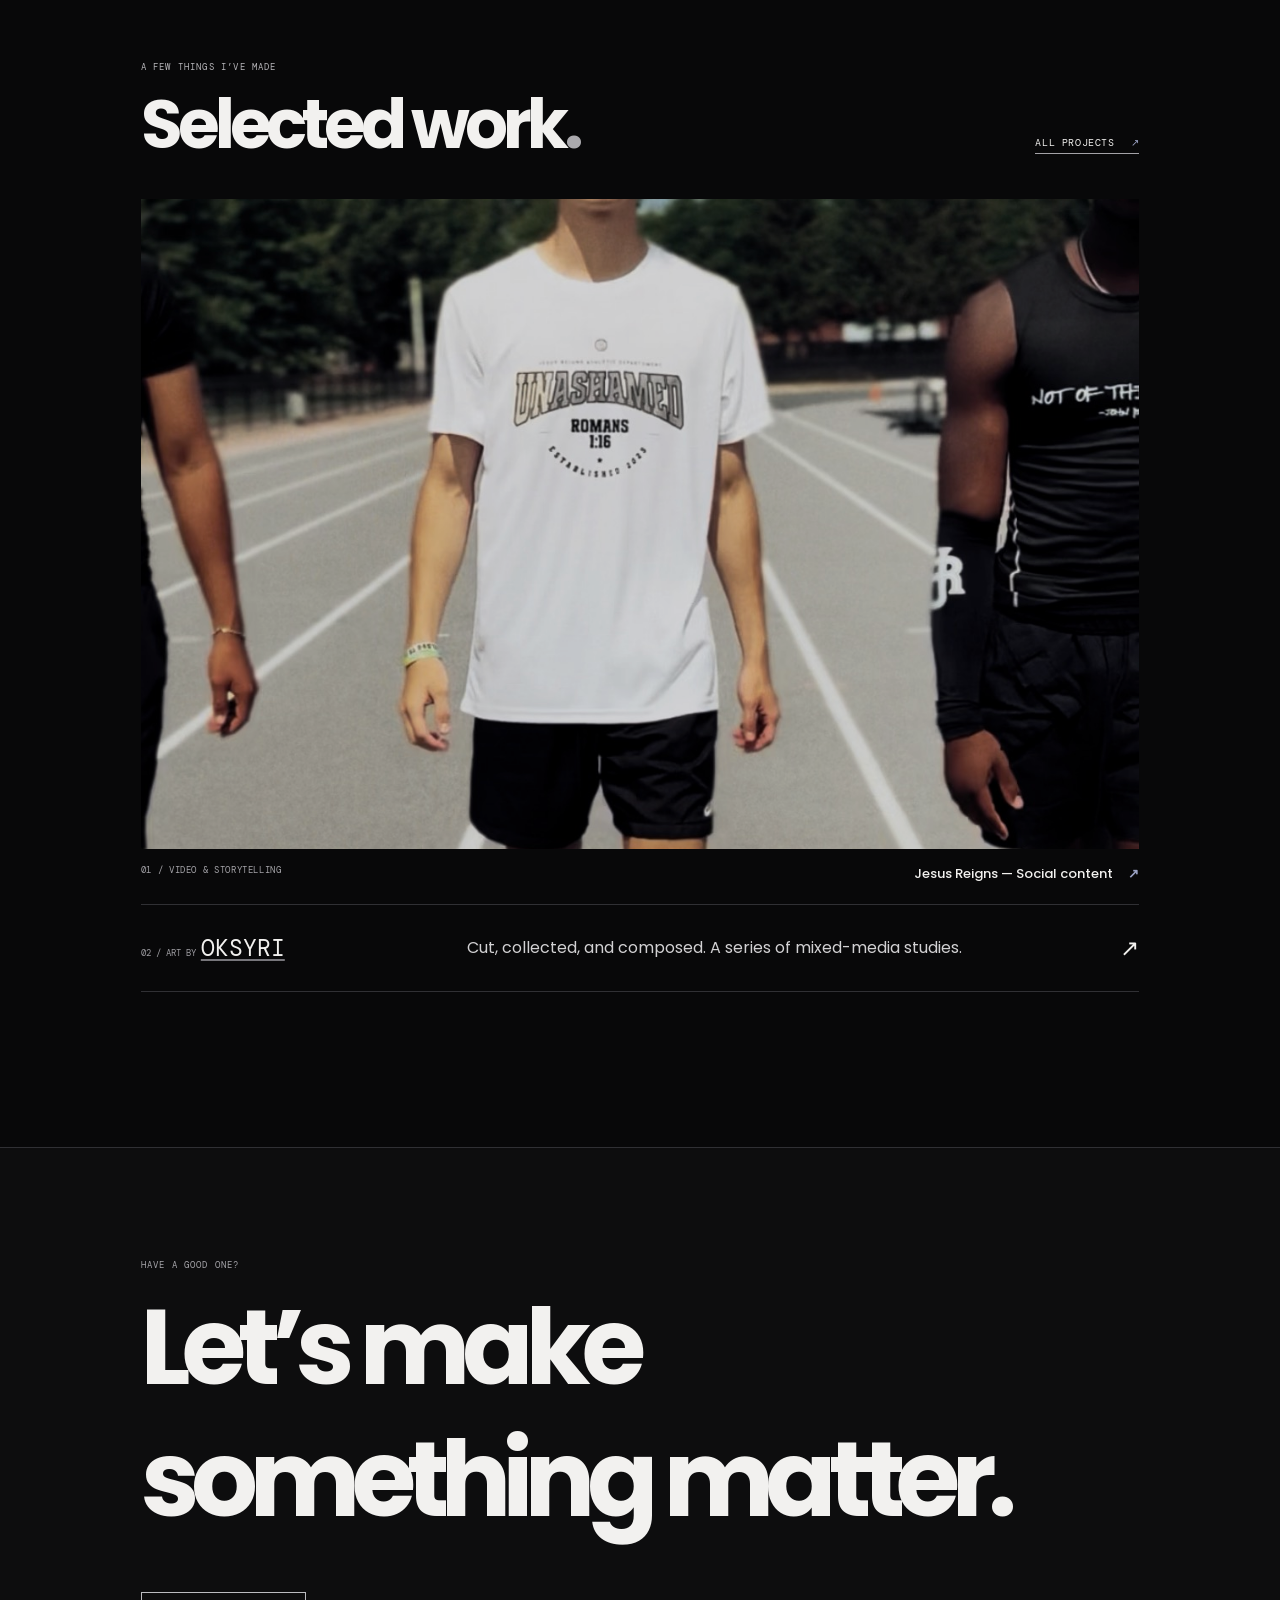
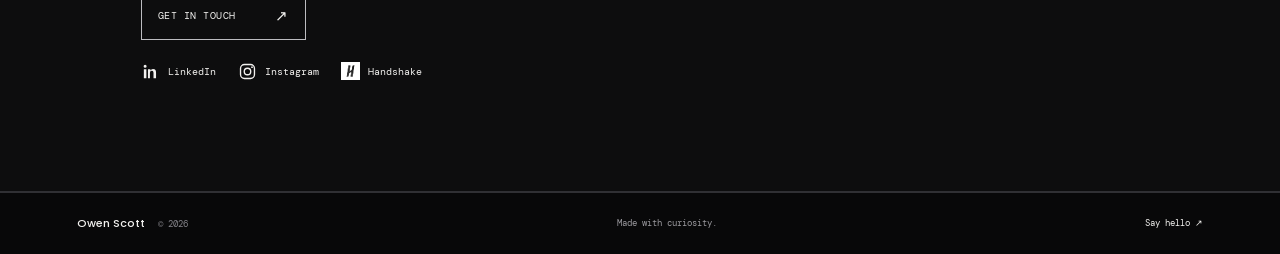
==== commit fd075959: "Use OS logo as home navigation tab" ====
--- a/index.html
+++ b/index.html
@@ -6,13 +6,12 @@
     <meta name="description" content="Owen Scott is a marketing student and creative exploring design, advertising, and digital experiences.">
     <meta name="theme-color" content="#080809">
     <title>Owen Scott — Marketing & Creative</title>
-    <link rel="stylesheet" href="style.css?v=nav-active-box-3">
+    <link rel="stylesheet" href="style.css?v=nav-os-home-1">
 </head>
 <body>
     <header class="site-header">
         <nav class="nav-wrap" aria-label="Main navigation">
-            <a href="index.html" class="logo" aria-label="Owen Scott home">OS</a>
-            <a class="wordmark" href="index.html" aria-current="page">Owen Scott</a>
+            <a href="index.html" class="logo" aria-label="Owen Scott home" aria-current="page">OS</a>
             <div class="nav-links">
                 <a href="about.html">About</a>
                 <a href="projects.html">Work</a>
--- a/style.css
+++ b/style.css
@@ -23,8 +23,7 @@
 .site-header { padding: 0 6vw; background: var(--paper); }
 .nav-wrap { height: 82px; max-width: 1440px; margin: 0 auto; display: grid; grid-template-columns: 46px 1fr auto; align-items: center; border-bottom: 1px solid var(--line); }
 .logo { font: 700 17px/1 var(--display); letter-spacing: -1px; }
-.wordmark { justify-self: start; font: 500 12px var(--mono); letter-spacing: .02em; }
-.wordmark[aria-current="page"] { display: inline-block; margin: -6px -8px; padding: 6px 8px; border-radius: 3px; background: #fff; color: #080809; font-weight: 700; text-shadow: none; }
+.logo[aria-current="page"] { display: inline-block; margin: -5px -6px; padding: 5px 6px; border-radius: 3px; background: #fff; color: #080809; }
 .nav-links { display: flex; align-items: center; gap: clamp(26px, 3.5vw, 50px); color: #d0cfd2; font: 10px var(--mono); letter-spacing: .04em; text-transform: uppercase; }
 .nav-links a { transition: color .2s ease; }
 .nav-links a:hover { color: var(--acid); }
@@ -220,7 +219,6 @@
 @media (max-width: 560px) {
     .site-header { padding: 0 6vw; }
     .nav-wrap { height: 72px; grid-template-columns: 35px 1fr auto; }
-    .wordmark { font-size: 11px; }
     .nav-links { gap: 16px; font-size: 9px; }
     .nav-links a[aria-current="page"]:not(.nav-contact) { margin: -6px -7px; padding: 6px 7px; }
     .nav-contact { padding: 8px 9px; }
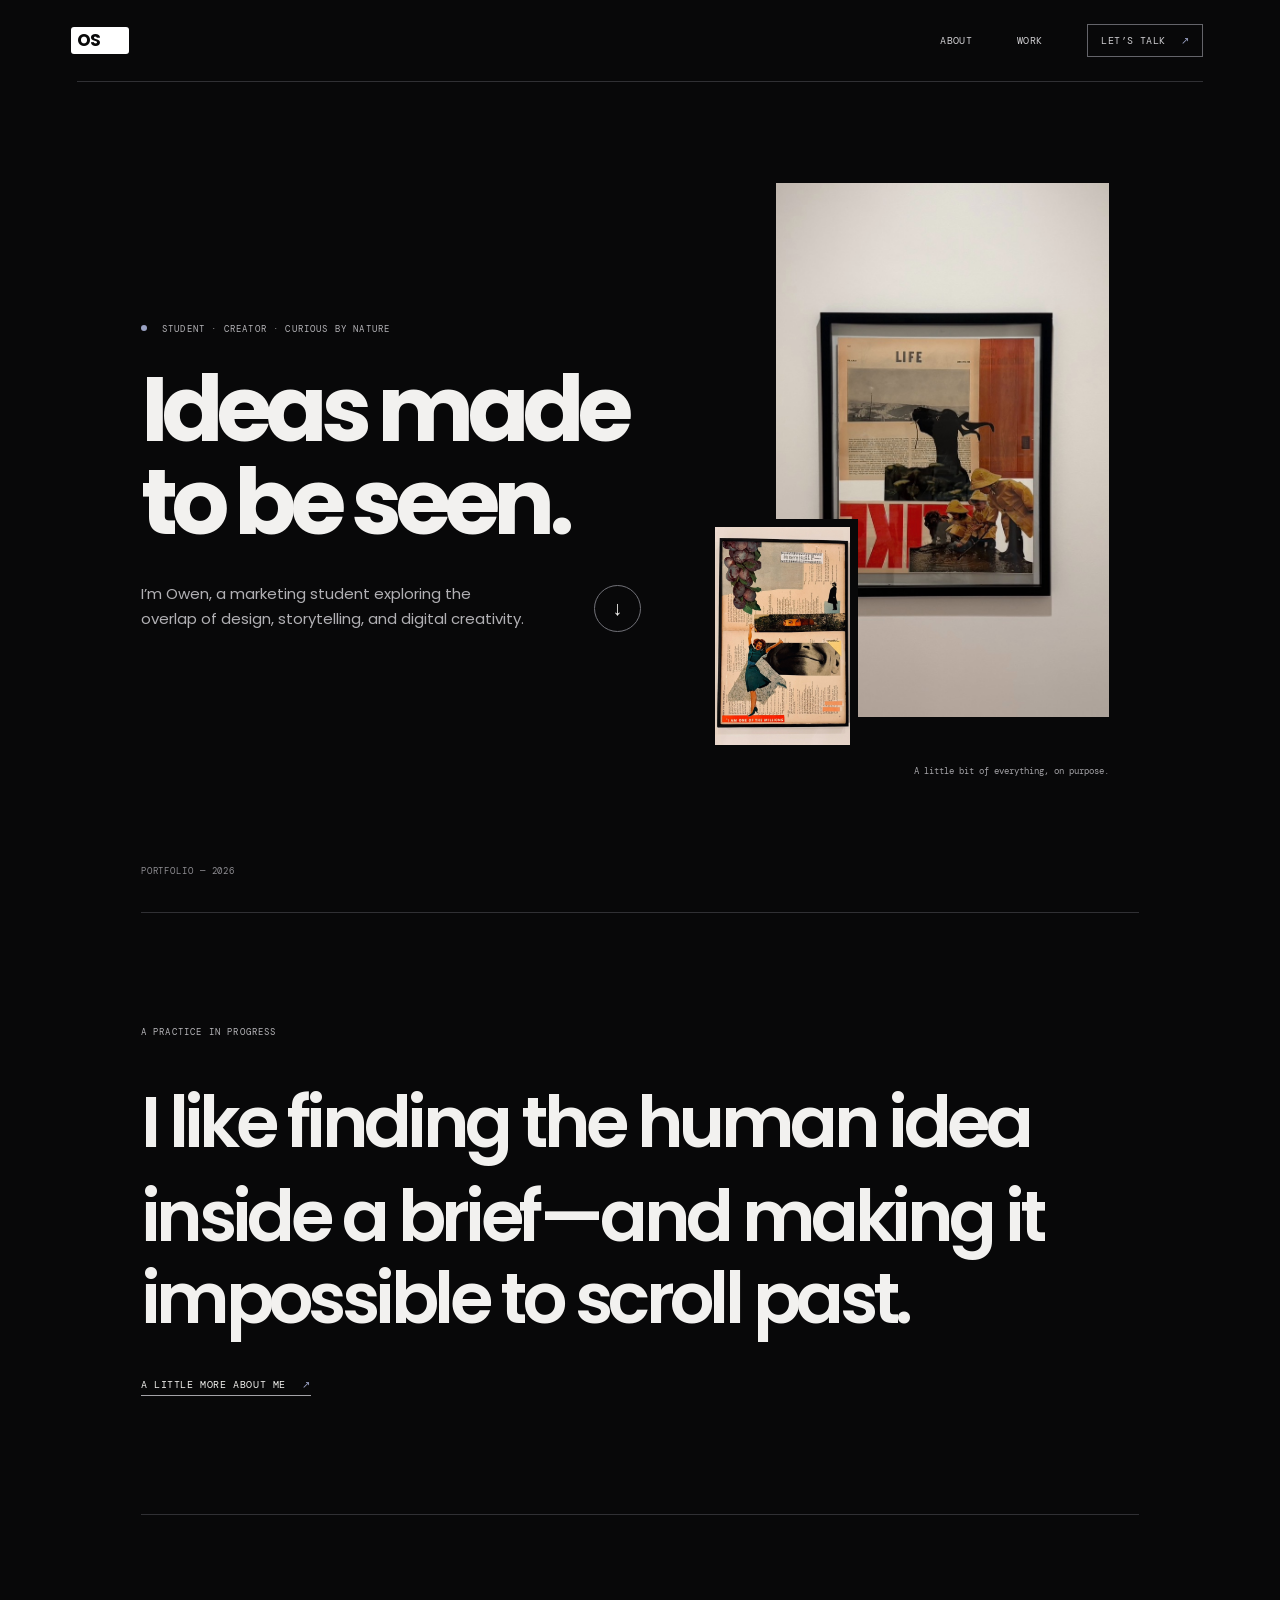
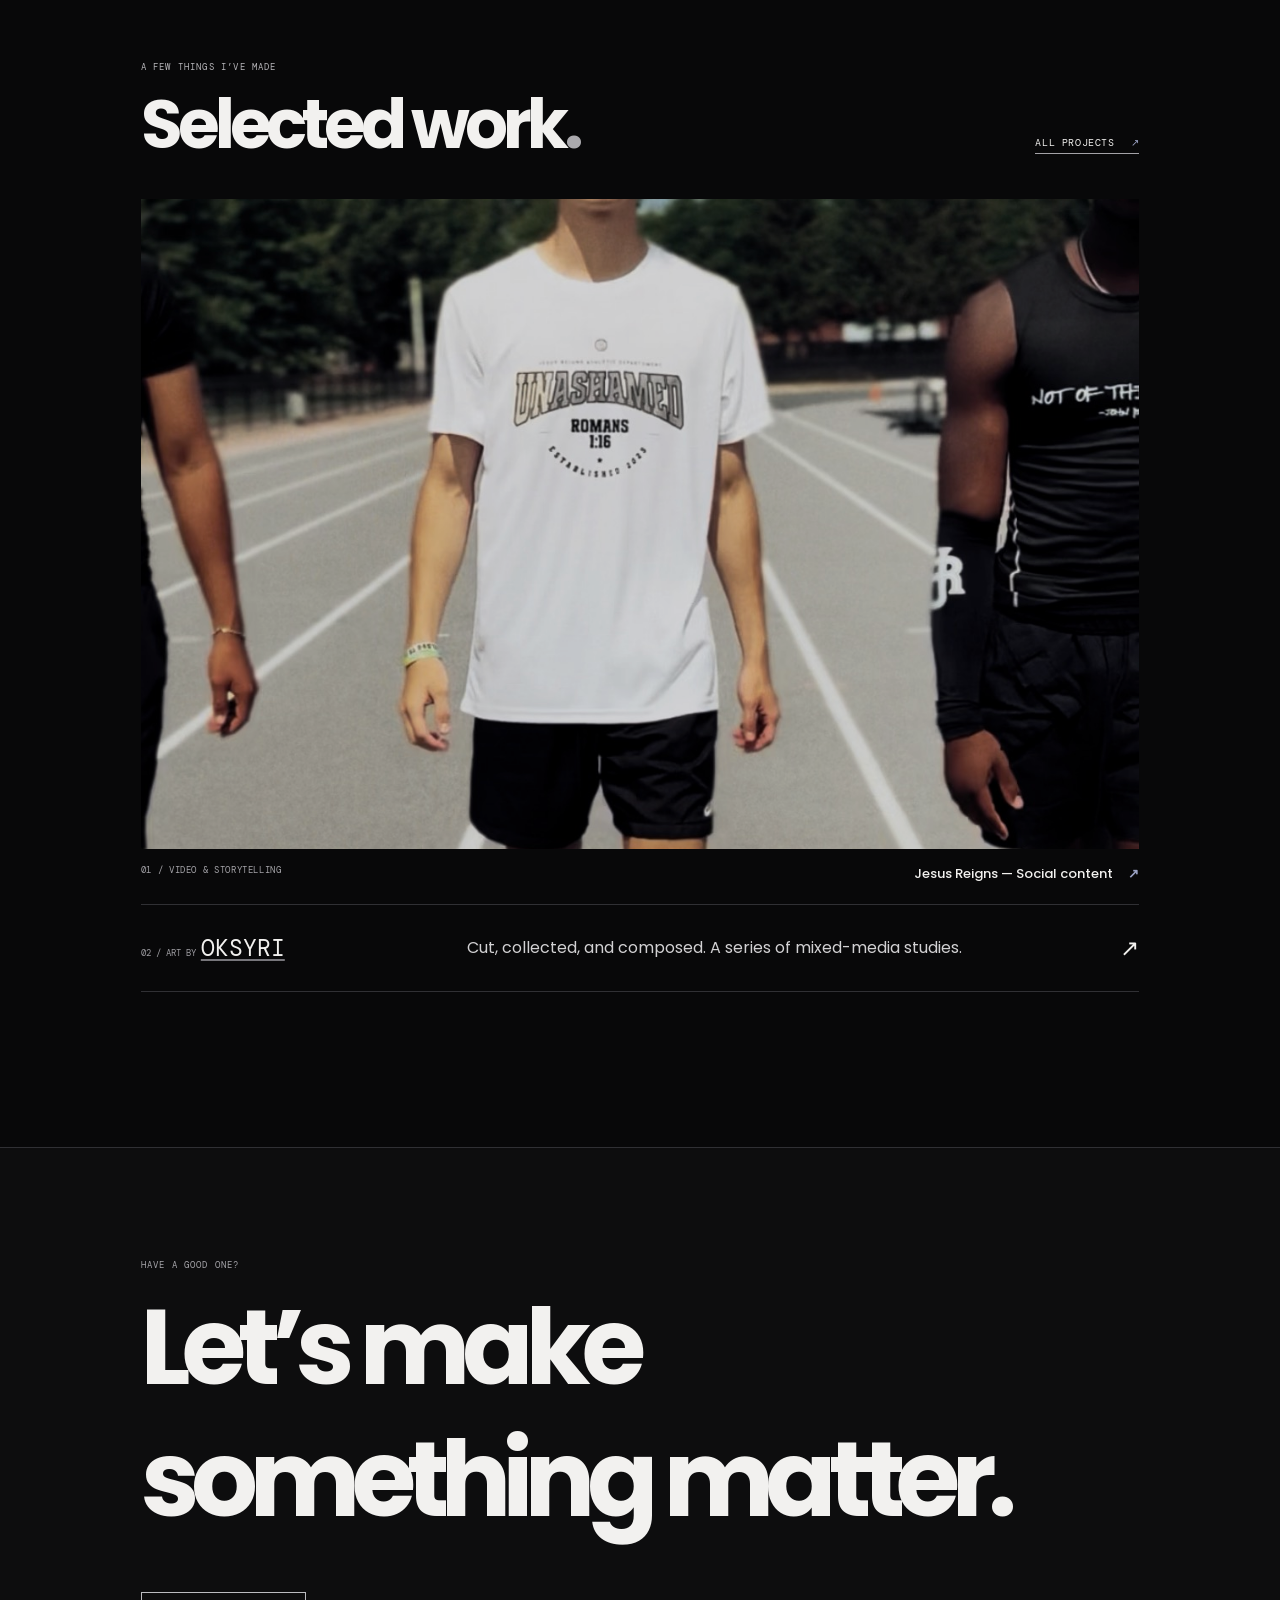
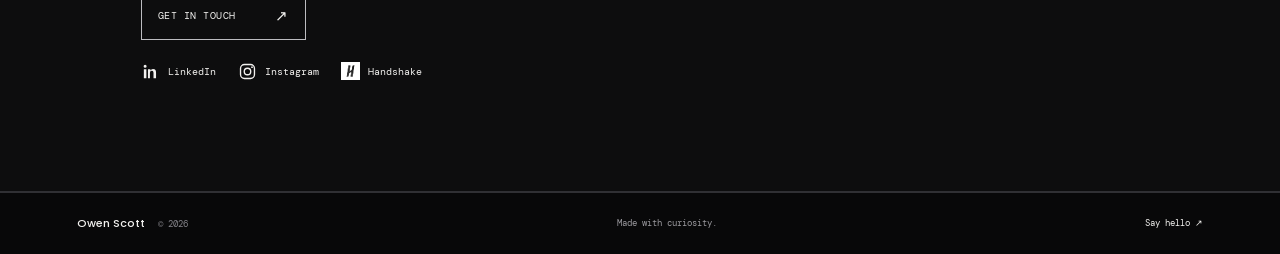
==== commit 423ba99d: "Keep navigation tabs aligned right" ====
--- a/index.html
+++ b/index.html
@@ -6,7 +6,7 @@
     <meta name="description" content="Owen Scott is a marketing student and creative exploring design, advertising, and digital experiences.">
     <meta name="theme-color" content="#080809">
     <title>Owen Scott — Marketing & Creative</title>
-    <link rel="stylesheet" href="style.css?v=nav-os-home-1">
+    <link rel="stylesheet" href="style.css?v=nav-os-home-2">
 </head>
 <body>
     <header class="site-header">
--- a/style.css
+++ b/style.css
@@ -24,7 +24,7 @@
 .nav-wrap { height: 82px; max-width: 1440px; margin: 0 auto; display: grid; grid-template-columns: 46px 1fr auto; align-items: center; border-bottom: 1px solid var(--line); }
 .logo { font: 700 17px/1 var(--display); letter-spacing: -1px; }
 .logo[aria-current="page"] { display: inline-block; margin: -5px -6px; padding: 5px 6px; border-radius: 3px; background: #fff; color: #080809; }
-.nav-links { display: flex; align-items: center; gap: clamp(26px, 3.5vw, 50px); color: #d0cfd2; font: 10px var(--mono); letter-spacing: .04em; text-transform: uppercase; }
+.nav-links { justify-self: end; display: flex; align-items: center; gap: clamp(26px, 3.5vw, 50px); color: #d0cfd2; font: 10px var(--mono); letter-spacing: .04em; text-transform: uppercase; }
 .nav-links a { transition: color .2s ease; }
 .nav-links a:hover { color: var(--acid); }
 .nav-links a[aria-current="page"]:not(.nav-contact) { margin: -8px -10px; padding: 8px 10px; border-radius: 3px; background: #fff; color: #080809; font-weight: 700; text-decoration: none; text-shadow: none; }
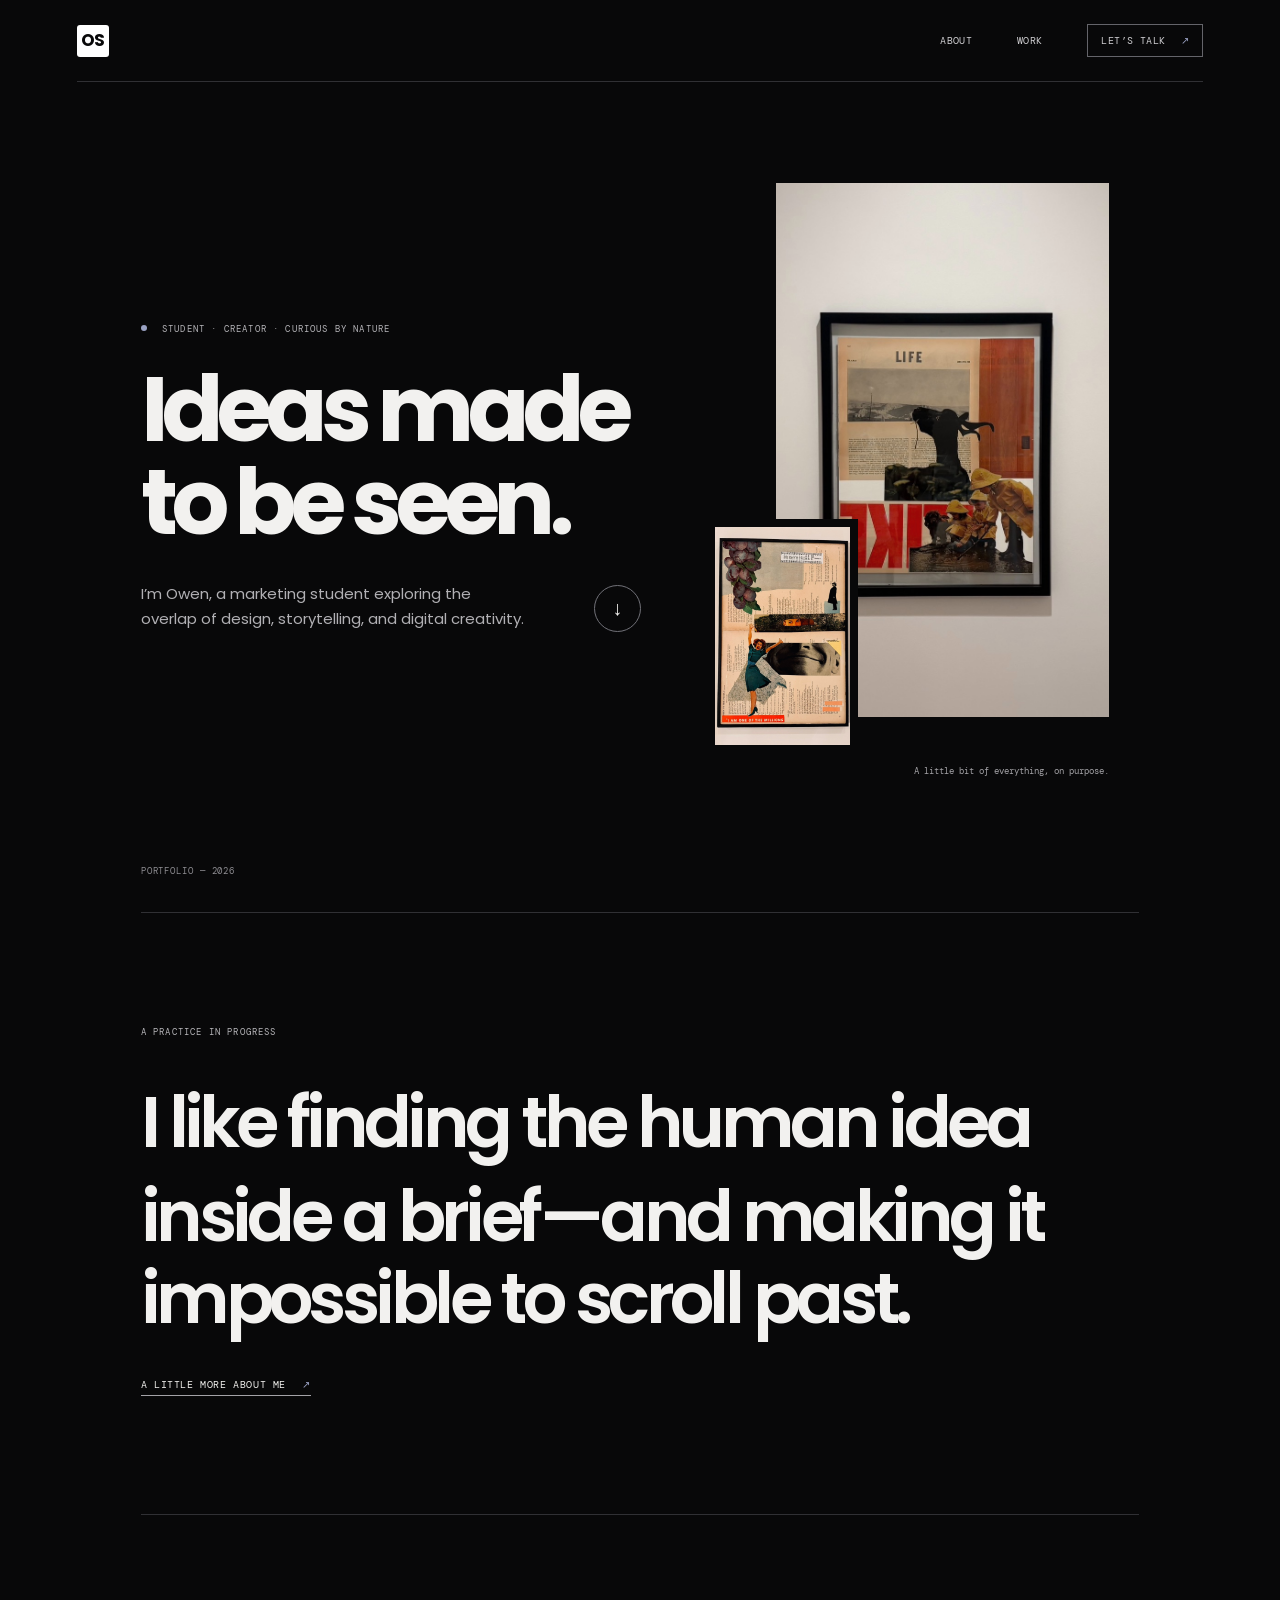
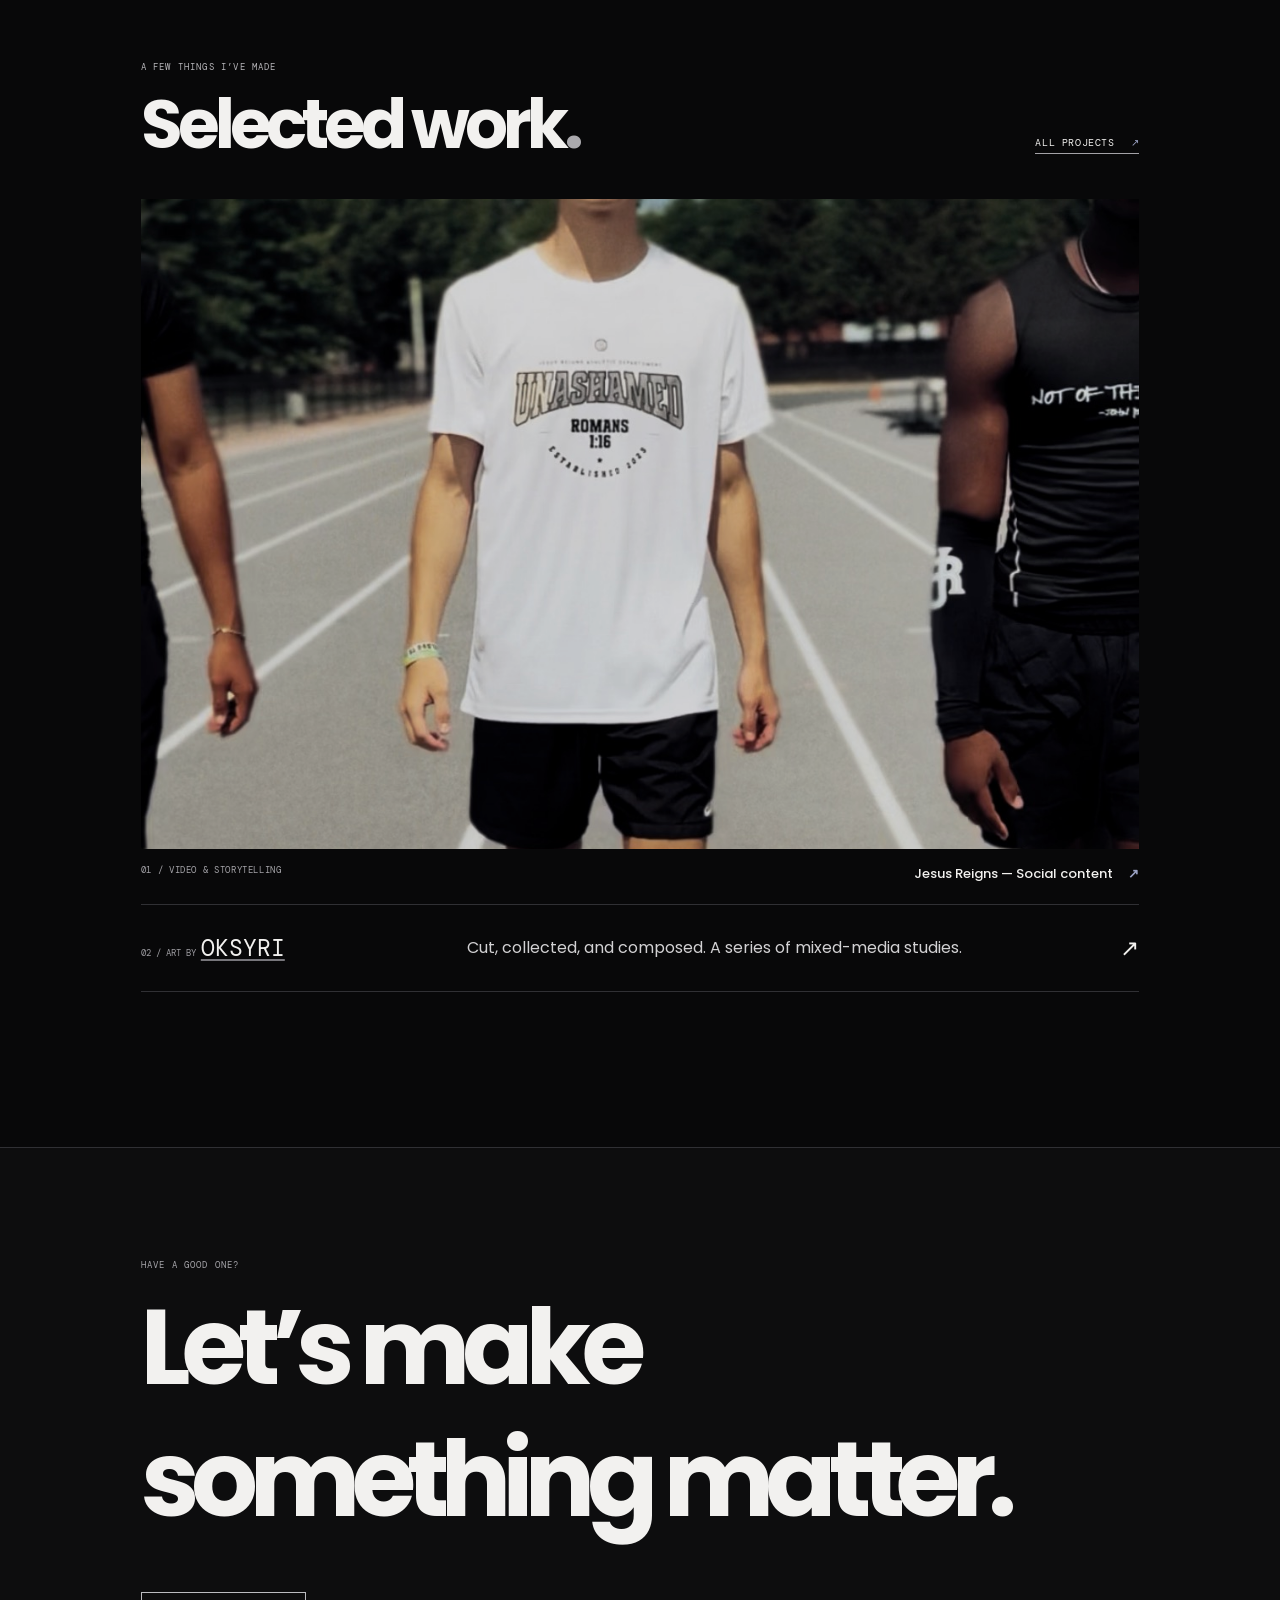
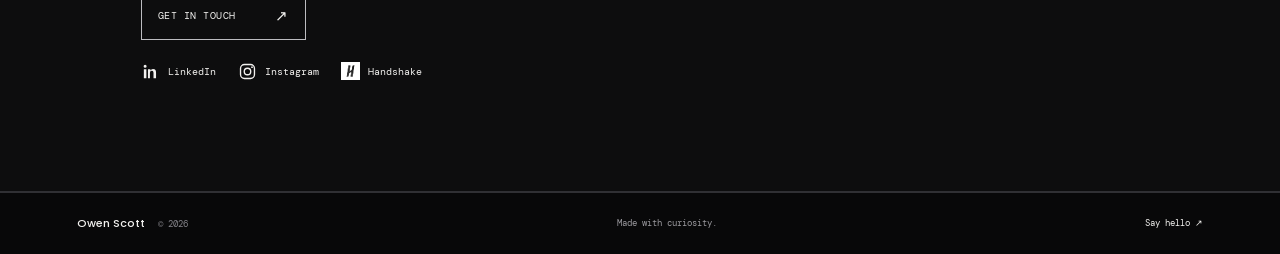
==== commit 414ea78e: "Make OS home highlight square" ====
--- a/index.html
+++ b/index.html
@@ -6,7 +6,7 @@
     <meta name="description" content="Owen Scott is a marketing student and creative exploring design, advertising, and digital experiences.">
     <meta name="theme-color" content="#080809">
     <title>Owen Scott — Marketing & Creative</title>
-    <link rel="stylesheet" href="style.css?v=nav-os-home-2">
+    <link rel="stylesheet" href="style.css?v=nav-os-home-3">
 </head>
 <body>
     <header class="site-header">
--- a/style.css
+++ b/style.css
@@ -23,7 +23,7 @@
 .site-header { padding: 0 6vw; background: var(--paper); }
 .nav-wrap { height: 82px; max-width: 1440px; margin: 0 auto; display: grid; grid-template-columns: 46px 1fr auto; align-items: center; border-bottom: 1px solid var(--line); }
 .logo { font: 700 17px/1 var(--display); letter-spacing: -1px; }
-.logo[aria-current="page"] { display: inline-block; margin: -5px -6px; padding: 5px 6px; border-radius: 3px; background: #fff; color: #080809; }
+.logo[aria-current="page"] { display: grid; place-items: center; box-sizing: border-box; width: 32px; height: 32px; margin: 0; padding: 0; border-radius: 3px; background: #fff; color: #080809; }
 .nav-links { justify-self: end; display: flex; align-items: center; gap: clamp(26px, 3.5vw, 50px); color: #d0cfd2; font: 10px var(--mono); letter-spacing: .04em; text-transform: uppercase; }
 .nav-links a { transition: color .2s ease; }
 .nav-links a:hover { color: var(--acid); }
